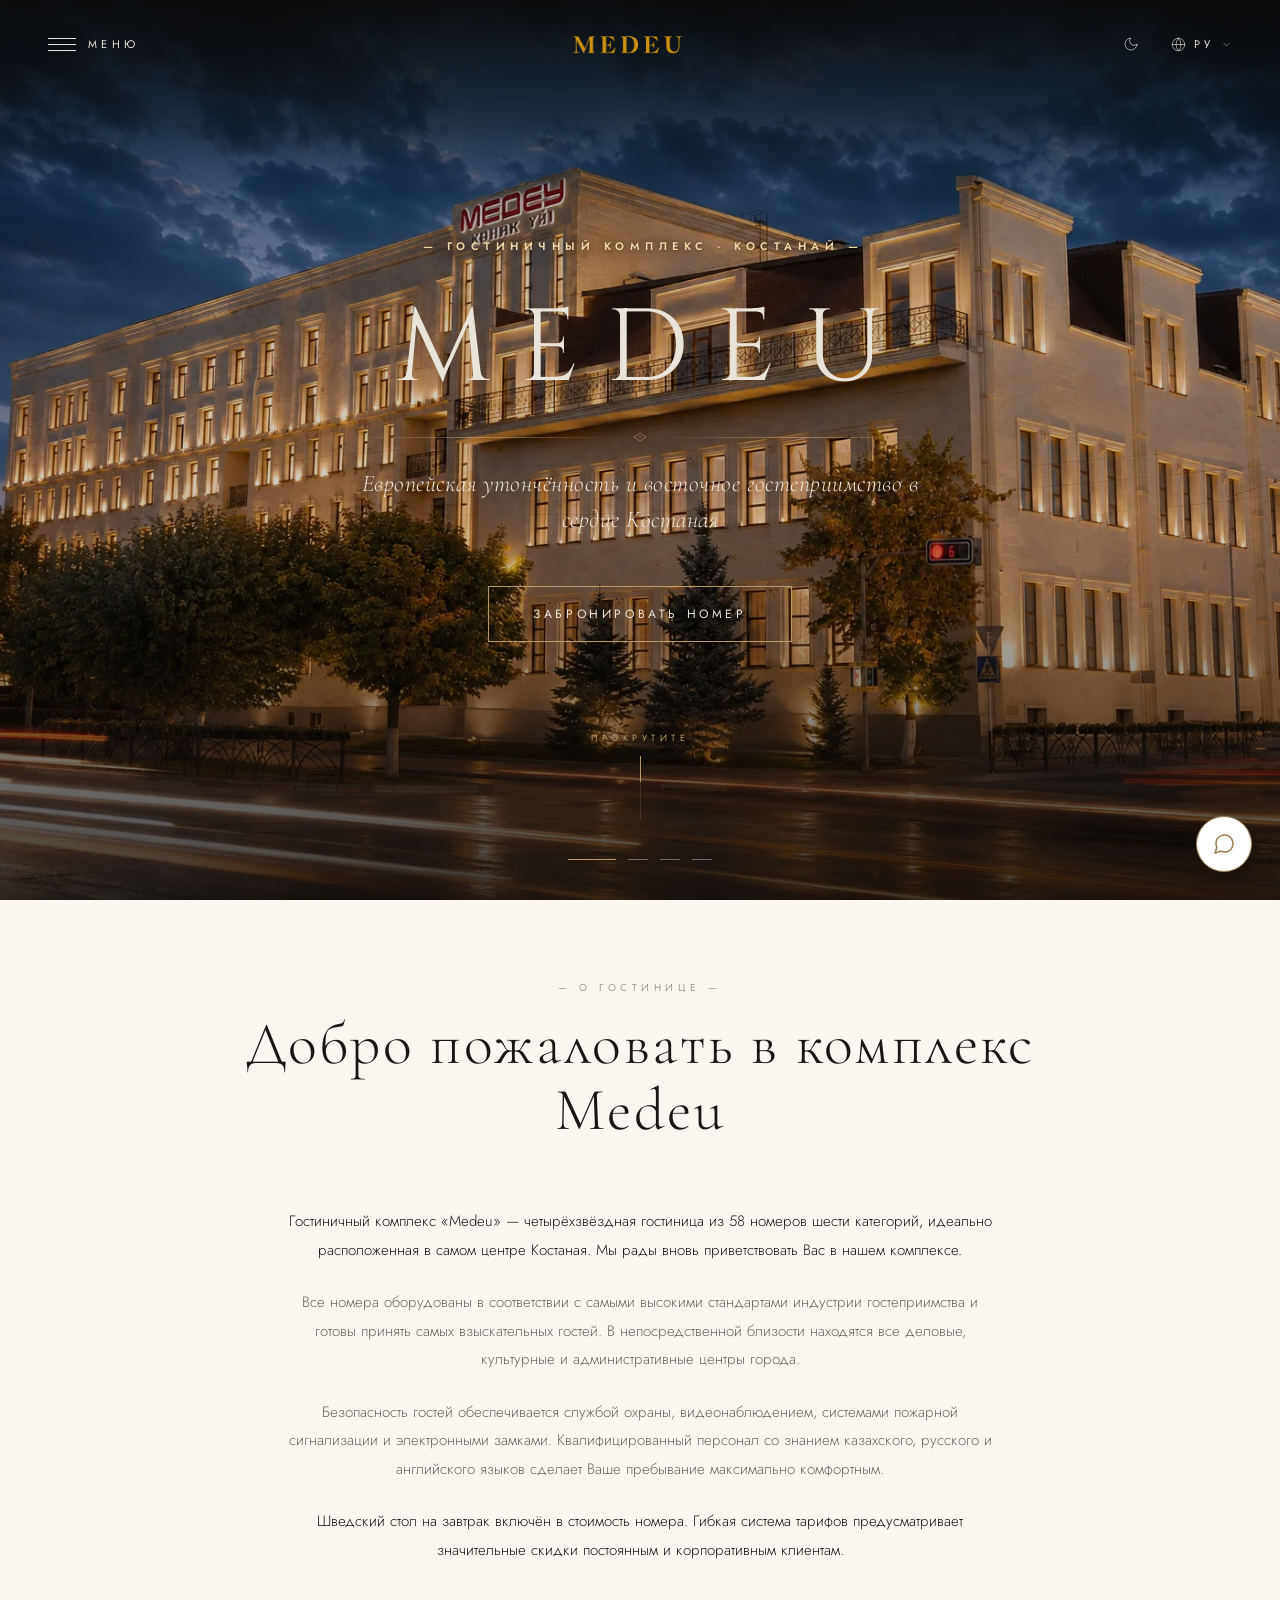
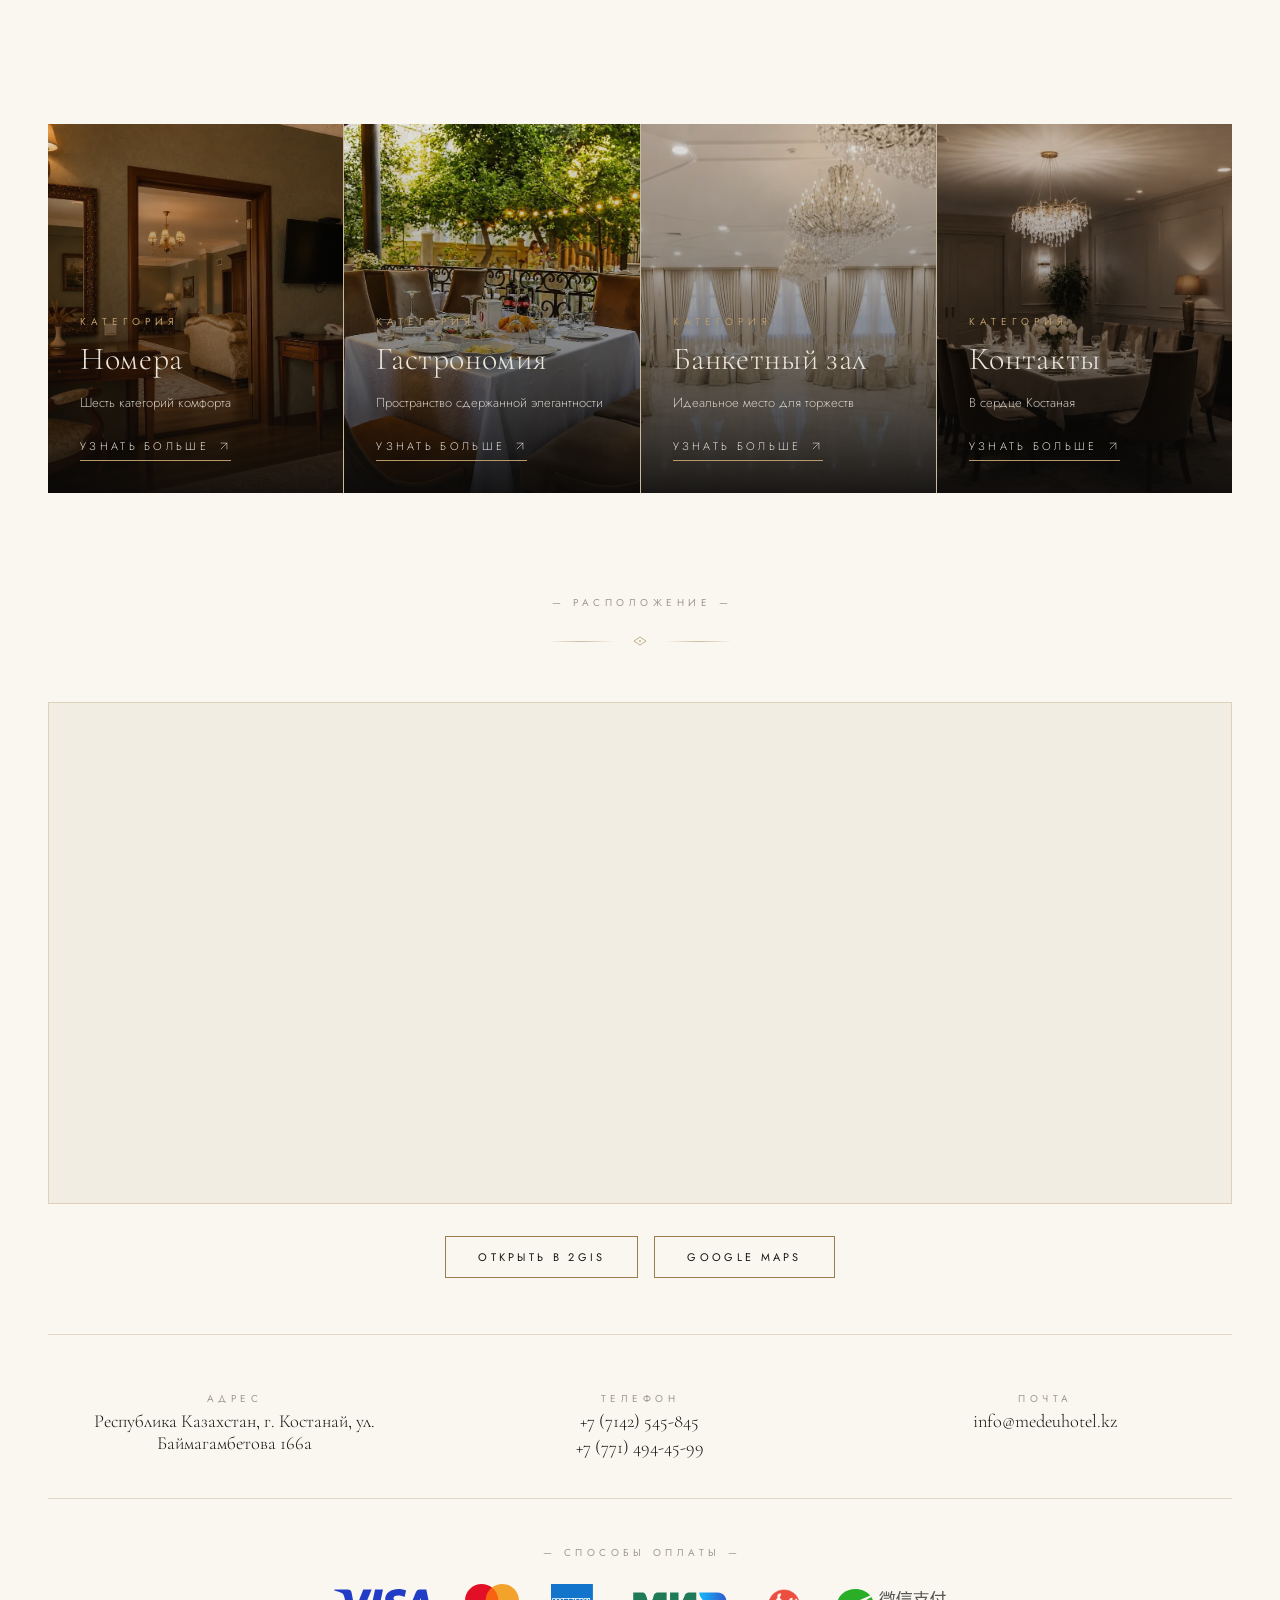
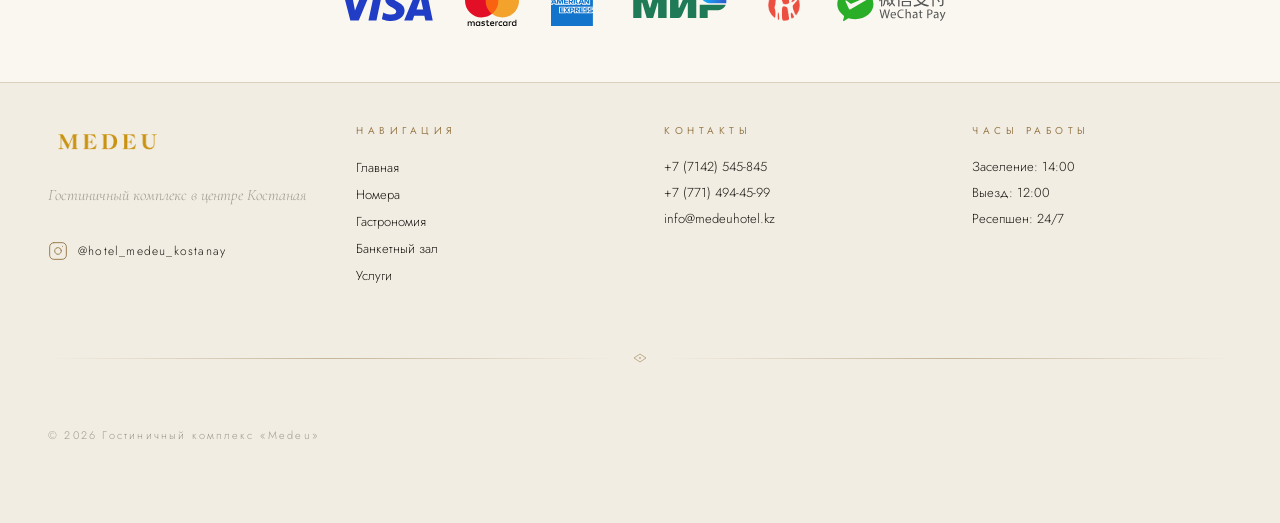
==== index.html @ cc97cc4a "v32" ====
<!DOCTYPE html>
<html lang="ru" class="theme-light">
<head>
  <meta charset="UTF-8">
  <meta name="viewport" content="width=device-width, initial-scale=1.0">
  <meta name="theme-color" content="#FAF7F0">
  <meta name="description" content="Гостиничный комплекс «Medeu» — четырёхзвёздная гостиница из 58 номеров в самом центре Костаная. Номера, lounge-ресторан, банкетный зал, конференц-зал.">
  <meta name="keywords" content="Medeu, Медеу, гостиница Костанай, отель Костанай, банкетный зал Костанай, ресторан Костанай, бронирование номера Костанай">

  <link rel="canonical" href="https://aleksey1854.github.io/medeu-site/">

  <meta property="og:type" content="website">
  <meta property="og:site_name" content="MEDEU Hotel">
  <meta property="og:title" content="MEDEU · Гостиничный комплекс в Костанае">
  <meta property="og:description" content="Четырёхзвёздная гостиница в сердце Костаная. Lounge-ресторан, банкетный зал, конференц-зал, летняя веранда.">
  <meta property="og:url" content="https://aleksey1854.github.io/medeu-site/">
  <meta property="og:image" content="https://aleksey1854.github.io/medeu-site/assets/og-image.jpg">
  <meta property="og:image:width" content="1200">
  <meta property="og:image:height" content="630">
  <meta property="og:locale" content="ru_RU">

  <meta name="twitter:card" content="summary_large_image">
  <meta name="twitter:title" content="MEDEU · Гостиничный комплекс в Костанае">
  <meta name="twitter:description" content="Четырёхзвёздная гостиница в сердце Костаная.">
  <meta name="twitter:image" content="https://aleksey1854.github.io/medeu-site/assets/og-image.jpg">

  <title data-i18n="meta.title">MEDEU · Гостиничный комплекс в Костанае</title>

  <link rel="icon" type="image/png" sizes="32x32" href="assets/favicon-32.png">
  <link rel="apple-touch-icon" sizes="180x180" href="assets/apple-touch-icon.png">

  <script type="application/ld+json">
  {
    "@context": "https://schema.org",
    "@type": "Hotel",
    "name": "Гостиничный комплекс «Medeu»",
    "description": "Четырёхзвёздная гостиница из 58 номеров шести категорий, идеально расположенная в самом центре Костаная.",
    "url": "https://aleksey1854.github.io/medeu-site/",
    "image": "https://aleksey1854.github.io/medeu-site/assets/og-image.jpg",
    "logo": "https://aleksey1854.github.io/medeu-site/assets/logo.png",
    "telephone": "+77142545845",
    "email": "info@medeuhotel.kz",
    "address": {
      "@type": "PostalAddress",
      "streetAddress": "ул. Баймагамбетова 166а",
      "addressLocality": "Костанай",
      "addressCountry": "KZ"
    },
    "starRating": {
      "@type": "Rating",
      "ratingValue": "4"
    },
    "priceRange": "₸₸₸",
    "checkinTime": "14:00",
    "checkoutTime": "12:00",
    "amenityFeature": [
      {"@type": "LocationFeatureSpecification", "name": "Бесплатный Wi-Fi", "value": true},
      {"@type": "LocationFeatureSpecification", "name": "Кондиционер", "value": true},
      {"@type": "LocationFeatureSpecification", "name": "Ресторан", "value": true},
      {"@type": "LocationFeatureSpecification", "name": "Банкетный зал", "value": true},
      {"@type": "LocationFeatureSpecification", "name": "Конференц-зал", "value": true},
      {"@type": "LocationFeatureSpecification", "name": "Шведский стол на завтрак", "value": true}
    ],
    "sameAs": [
      "https://www.instagram.com/hotel_medeu_kostanay/"
    ]
  }
  </script>

  <link rel="preconnect" href="https://fonts.googleapis.com">
  <link rel="preconnect" href="https://fonts.gstatic.com" crossorigin>

  <link rel="preload" as="image" href="assets/photos/rooms/apartments-1.webp">
  <link rel="preload" as="image" href="assets/photos/restaurant/veranda-11.webp">
  <link rel="preload" as="image" href="assets/photos/banquet/main-7.webp">
  <link rel="preload" as="image" href="assets/photos/restaurant/billiard-4.webp">

  <link href="https://fonts.googleapis.com/css2?family=Cinzel:wght@300;400;500&family=Cormorant+Garamond:ital,wght@0,300;0,400;0,500;1,300;1,400&family=Jost:wght@300;400;500&display=swap" rel="stylesheet">

  <link rel="stylesheet" href="styles.css">
</head>

<body>

  <div class="header-gradient"></div>

  <header class="header header--on-hero" id="header">
    <div class="header-inner">
      <div class="header-bar">

        <button class="menu-btn" id="menu-btn" aria-label="Меню" data-i18n-aria-label="aria.menu">
          <span class="menu-lines">
            <span class="menu-line"></span>
            <span class="menu-line"></span>
            <span class="menu-line"></span>
          </span>
          <span class="menu-mobile-icon" id="menu-mobile-icon" aria-hidden="true">

          </span>
          <span class="menu-label" data-i18n="nav.menu">Меню</span>
        </button>

        <a href="#home" class="logo-wrap" data-nav="home" aria-label="MEDEU — Главная">
          <img src="assets/logo.png" alt="MEDEU" class="logo-img">
        </a>

        <div class="header-right">
          <button class="theme-toggle" id="theme-toggle" aria-label="Переключить тему" data-i18n-aria-label="aria.theme">

          </button>

          <div class="lang-wrap" id="lang-wrap">
            <button class="lang-btn">
              <svg width="15" height="15" viewBox="0 0 24 24" fill="none" stroke="currentColor" stroke-width="1" stroke-linecap="round" stroke-linejoin="round" aria-hidden="true"><circle cx="12" cy="12" r="10"/><path d="M2 12h20M12 2a15.3 15.3 0 0 1 4 10 15.3 15.3 0 0 1-4 10 15.3 15.3 0 0 1-4-10 15.3 15.3 0 0 1 4-10z"/></svg>
              <span id="current-lang">РУ</span>
              <svg width="11" height="11" viewBox="0 0 24 24" fill="none" stroke="currentColor" stroke-width="1" stroke-linecap="round" stroke-linejoin="round" id="lang-chevron" aria-hidden="true"><polyline points="6 9 12 15 18 9"/></svg>
            </button>
            <div class="lang-dropdown" id="lang-dropdown">
              <div class="lang-dropdown-inner">
                <button class="lang-item is-active" data-lang="ru">РУ</button>
                <button class="lang-item" data-lang="kz">ҚЗ</button>
                <button class="lang-item" data-lang="en">EN</button>
              </div>
            </div>
          </div>
        </div>
      </div>

      <div class="nav-dropdown" id="nav-dropdown">
        <div class="vignette nav-vignette">
          <span class="vignette-line"></span>
          <svg width="28" height="10" viewBox="0 0 28 10" aria-hidden="true">
            <path d="M14 1 L20 5 L14 9 L8 5 Z" fill="none" stroke="currentColor" stroke-width="0.6" style="color: var(--c-gold);"/>
            <circle cx="14" cy="5" r="0.8" fill="currentColor" style="color: var(--c-gold);"/>
          </svg>
          <span class="vignette-line"></span>
        </div>
        <nav class="nav-links">
          <a href="#home" class="nav-link is-active" data-nav="home"><span data-i18n="nav.home">Главная</span><span class="nav-link__underline"></span></a>
          <a href="#rooms" class="nav-link" data-nav="rooms" data-i18n="nav.rooms">Номера<span class="nav-link__underline"></span></a>
          <a href="#restaurant" class="nav-link" data-nav="restaurant" data-i18n="nav.gastronomy">Гастрономия<span class="nav-link__underline"></span></a>
          <a href="#banquet" class="nav-link" data-nav="banquet" data-i18n="nav.banquet">Банкетный зал<span class="nav-link__underline"></span></a>
          <a href="#services" class="nav-link" data-nav="services" data-i18n="nav.services">Услуги<span class="nav-link__underline"></span></a>
          <a href="#contacts" class="nav-link" data-nav="contacts" data-i18n="nav.contacts">Контакты<span class="nav-link__underline"></span></a>
        </nav>
      </div>
    </div>

    <div class="mobile-menu" id="mobile-menu">
      <div class="mobile-menu-inner">
        <a href="#home" class="mobile-link" data-nav="home" data-i18n="nav.home">Главная</a>
        <a href="#rooms" class="mobile-link" data-nav="rooms" data-i18n="nav.rooms">Номера</a>
        <a href="#restaurant" class="mobile-link" data-nav="restaurant" data-i18n="nav.gastronomy">Гастрономия</a>
        <a href="#banquet" class="mobile-link" data-nav="banquet" data-i18n="nav.banquet">Банкетный зал</a>
        <a href="#services" class="mobile-link" data-nav="services" data-i18n="nav.services">Услуги</a>
        <a href="#contacts" class="mobile-link" data-nav="contacts" data-i18n="nav.contacts">Контакты</a>
      </div>
    </div>
  </header>

  <a href="#" class="wa-float" id="wa-float" target="_blank" rel="noopener noreferrer" aria-label="Написать в WhatsApp" data-i18n-aria-label="aria.wa">
    <svg width="24" height="24" viewBox="0 0 24 24" fill="none" stroke="currentColor" stroke-width="1.5" stroke-linecap="round" stroke-linejoin="round" aria-hidden="true"><path d="M21 11.5a8.38 8.38 0 0 1-.9 3.8 8.5 8.5 0 0 1-7.6 4.7 8.38 8.38 0 0 1-3.8-.9L3 21l1.9-5.7a8.38 8.38 0 0 1-.9-3.8 8.5 8.5 0 0 1 4.7-7.6 8.38 8.38 0 0 1 3.8-.9h.5a8.48 8.48 0 0 1 8 8v.5z"/></svg>
  </a>

  <main id="app">

    <section class="page page--active" id="page-home">

      <div class="carousel hero-carousel" id="hero-carousel">
        <video class="hero-video" id="hero-video" muted loop playsinline preload="metadata" style="display:none;"></video>
        <div class="carousel-overlay"></div>

        <div class="hero-content">
          <div class="hero-overline hero-overline--prominent" data-i18n="hero.overline">— Гостиничный комплекс · Костанай —</div>
          <h1 class="hero-title">MEDEU</h1>
          <div class="hero-tagline-wrap">
            <div class="vignette vignette--on-image mb-6">
              <span class="vignette-line"></span>
              <svg width="28" height="10" viewBox="0 0 28 10" aria-hidden="true">
                <path d="M14 1 L20 5 L14 9 L8 5 Z" fill="none" stroke="#B89968" stroke-width="0.6"/>
                <circle cx="14" cy="5" r="0.8" fill="#B89968"/>
              </svg>
              <span class="vignette-line"></span>
            </div>
            <p class="hero-tagline" data-i18n="hero.tagline">Европейская утончённость и восточное гостеприимство в сердце Костаная</p>
          </div>
          <div style="margin-top: 48px;">
            <a href="javascript:void(0)" class="gold-btn booking-open">
              <span class="gold-btn__bg"></span>
              <span class="gold-btn__label" data-i18n="hero.ctaBookRoom">Забронировать номер</span>
            </a>
          </div>
        </div>

        <div class="scroll-hint">
          <div class="hero-overline" style="font-size: 9px;" data-i18n="hero.scrollHint">Прокрутите</div>
          <div class="scroll-line"><div class="scroll-line__fill"></div></div>
        </div>

        <div class="carousel-dots" id="hero-dots"></div>
      </div>

      <section class="section section--lg section--tight-top">
        <div class="ctnr-md">
          <div style="text-align: center; margin-bottom: 64px;">
            <div class="overline" data-i18n="about.overline">— О гостинице —</div>
            <h2 class="display-h2" data-i18n="about.title">Добро пожаловать в комплекс Medeu</h2>
          </div>
          <div class="about-prose">
            <p class="body-prose body-prose--bright" data-i18n="about.p1">
              Гостиничный комплекс «Medeu» — четырёхзвёздная гостиница из 58 номеров шести категорий, идеально расположенная в самом центре Костаная. Мы рады вновь приветствовать Вас в нашем комплексе.
            </p>
            <p class="body-prose" data-i18n="about.p2">
              Все номера оборудованы в соответствии с самыми высокими стандартами индустрии гостеприимства и готовы принять самых взыскательных гостей. В непосредственной близости находятся все деловые, культурные и административные центры города.
            </p>
            <p class="body-prose" data-i18n="about.p3">
              Безопасность гостей обеспечивается службой охраны, видеонаблюдением, системами пожарной сигнализации и электронными замками. Квалифицированный персонал со знанием казахского, русского и английского языков сделает Ваше пребывание максимально комфортным.
            </p>
            <p class="body-prose body-prose--bright" data-i18n="about.p4">
              Шведский стол на завтрак включён в стоимость номера. Гибкая система тарифов предусматривает значительные скидки постоянным и корпоративным клиентам.
            </p>
          </div>
        </div>
      </section>

      <section style="padding: 0 0 0; background: var(--c-bg);">
        <div class="ctnr-xl">
          <div class="facility-grid" id="facility-grid"></div>
        </div>
      </section>

      <section class="map-section-wrap map-section-wrap--tight">
        <div class="ctnr-xl map-stack">
          <div class="map-stack-head">
            <div class="overline overline--centered" data-i18n="map.overline">— Расположение —</div>
            <div class="vignette my-6">
              <span class="vignette-line"></span>
              <svg width="28" height="10" viewBox="0 0 28 10" aria-hidden="true">
                <path d="M14 1 L20 5 L14 9 L8 5 Z" fill="none" stroke="currentColor" stroke-width="0.6" style="color: var(--c-gold);"/>
                <circle cx="14" cy="5" r="0.8" fill="currentColor" style="color: var(--c-gold);"/>
              </svg>
              <span class="vignette-line"></span>
            </div>
          </div>

          <div class="map-visual map-visual--wide" id="map-visual">

            <iframe
              src="https://www.google.com/maps/embed?pb=!1m18!1m12!1m3!1d2389.0268420643847!2d63.62989167661875!3d53.217367072252216!2m3!1f0!2f0!3f0!3m2!1i1024!2i768!4f13.1!3m3!1m2!1s0x43cc8a6880243bc3%3A0xb5b5f1a737bf79fa!2sMedeu%20Hotel!5e0!3m2!1sru!2skz!4v1778926223061!5m2!1sru!2skz"
              width="100%"
              height="500"
              style="border:0;"
              allowfullscreen=""
              loading="lazy"
              referrerpolicy="no-referrer-when-downgrade"
              title="Карта расположения гостиницы Medeu в Костанае"
            ></iframe>
          </div>

          <div class="map-buttons map-buttons--center">
            <a class="gold-btn gold-btn--sm" id="btn-2gis" target="_blank" rel="noopener noreferrer">
              <span class="gold-btn__bg"></span>
              <span class="gold-btn__label" data-i18n="map.btn2gis">Открыть в 2GIS</span>
            </a>
            <a class="gold-btn gold-btn--sm" id="btn-google" target="_blank" rel="noopener noreferrer">
              <span class="gold-btn__bg"></span>
              <span class="gold-btn__label" data-i18n="map.btnGoogle">Google Maps</span>
            </a>
          </div>

          <div class="map-info-row">
            <div class="map-info-item">
              <div class="overline" data-i18n="map.addressLabel">Адрес</div>
              <div class="contact-value" id="addr-value"></div>
            </div>
            <div class="map-info-item">
              <div class="overline" data-i18n="map.phoneLabel">Телефон</div>
              <div class="contact-value" id="phone1-value"></div>
              <div class="contact-value" id="phone2-value"></div>
            </div>
            <div class="map-info-item">
              <div class="overline" data-i18n="map.emailLabel">Почта</div>
              <div class="contact-value" id="email-value"></div>
            </div>
          </div>

          <div class="payments-strip" id="payments-strip-home"></div>
        </div>
      </section>

    </section>

    <section class="page" id="page-rooms">
      <div class="page-hero" data-page-hero="rooms">
        <div class="ctnr-xl page-hero-content">
          <div class="hero-overline" style="margin-bottom: 24px;" data-i18n="pageHero.rooms_overline">— Размещение —</div>
          <h1 class="page-hero-title" data-i18n="pageHero.rooms_title">Номера</h1>
          <p class="page-hero-tagline" data-i18n="pageHero.rooms_tagline">Шесть категорий номеров, оборудованных в соответствии с высочайшими стандартами индустрии гостеприимства</p>
        </div>
      </div>

      <section class="section section--lg">
        <div class="ctnr-lg">
          <div class="rooms-stack" id="rooms-stack"></div>
        </div>
      </section>

      <section class="payments-section">
        <div class="ctnr-xl">
          <div class="payments-strip" id="payments-strip-rooms"></div>
        </div>
      </section>
    </section>

    <section class="page" id="page-restaurant">
      <div class="page-hero" data-page-hero="restaurant">
        <div class="ctnr-xl page-hero-content">
          <div class="hero-overline" style="margin-bottom: 24px;" data-i18n="pageHero.restaurant_overline">— Кухня и атмосфера —</div>
          <h1 class="page-hero-title" data-i18n="pageHero.restaurant_title">Гастрономия</h1>
          <p class="page-hero-tagline" data-i18n="pageHero.restaurant_tagline">Четыре пространства, объединённых одной философией гостеприимства</p>
        </div>
      </div>

      <section class="section section--lg section--tight-top">
        <div class="ctnr-lg">
          <div class="venues-stack" id="venues-stack"></div>
        </div>
      </section>
    </section>

    <section class="page" id="page-banquet">
      <div class="page-hero" data-page-hero="banquet">
        <div class="ctnr-xl page-hero-content">
          <div class="hero-overline" style="margin-bottom: 24px;" data-i18n="pageHero.banquet_overline">— Особые события —</div>
          <h1 class="page-hero-title" data-i18n="pageHero.banquet_title">Банкетный зал</h1>
          <p class="page-hero-tagline" data-i18n="pageHero.banquet_tagline">Пространство для торжеств, корпоративных и деловых событий</p>
        </div>
      </div>

      <section class="section section--lg section--tight-top">
        <div class="ctnr-lg">

          <div class="carousel banquet-carousel" id="banquet-carousel" style="height: 70vh;">
            <div class="carousel-overlay"></div>
            <div class="banquet-hero-caption">
              <div class="hero-overline">— Medeu —</div>
              <h2 class="banquet-hero-title" data-i18n="banquet.heroTitle">Банкетный зал «Medeu»</h2>
            </div>
            <div class="carousel-dots" id="banquet-dots"></div>
          </div>

          <div class="banquet-grid">
            <div>
              <div style="text-align: left;">
                <div class="overline" data-i18n="banquet.overline">— О пространстве —</div>
                <h2 class="display-h2" data-i18n="banquet.title">Эффектный двухуровневый зал</h2>
              </div>
              <div class="vignette my-8">
                <span class="vignette-line"></span>
                <svg width="28" height="10" viewBox="0 0 28 10" aria-hidden="true">
                  <path d="M14 1 L20 5 L14 9 L8 5 Z" fill="none" stroke="currentColor" stroke-width="0.6" style="color: var(--c-gold);"/>
                  <circle cx="14" cy="5" r="0.8" fill="currentColor" style="color: var(--c-gold);"/>
                </svg>
                <span class="vignette-line"></span>
              </div>
              <p class="body-prose" data-i18n="banquet.description">
              Элегантный банкетный зал в самом центре города, объединяющий масштаб, современное техническое оснащение и атмосферу безупречного сервиса для мероприятий любого формата. Светлый, просторный зал оснащён профессиональным музыкальным и световым оборудованием, тремя LED-экранами. Профессиональная команда менеджеров возьмёт на себя все организационные вопросы.
            </p>
              <div class="capacity-stack">
                <div class="capacity-row">
                  <div class="capacity-number" data-i18n="banquet.capacity">до 230</div>
                  <div>
                    <div class="overline" data-i18n="banquet.capacityLabel">Гостей</div>
                    <div class="capacity-label" data-i18n="banquet.capacityCaption">Вместимость зала</div>
                  </div>
                </div>
              </div>
              <div style="margin-top: 40px;">
                <a href="javascript:void(0)" class="gold-btn restoplace-click-open">
                  <span class="gold-btn__bg"></span>
                  <span class="gold-btn__label" data-i18n="banquet.bookDate">Забронировать дату</span>
                </a>
              </div>
            </div>

            <div class="restoplace-card">
              <div class="overline" style="margin-bottom: 24px;" data-i18n="banquet.includedTitle">— Что включено —</div>
              <h3 class="restoplace-title" data-i18n="banquet.includedHeading">Полный комплекс<br>для торжества</h3>
              <ul class="banquet-features">
                <li data-i18n="banquet.features.0">Профессиональное звуковое и световое оборудование</li>
                <li data-i18n="banquet.features.1">Три LED-экрана для презентаций и оформления</li>
                <li data-i18n="banquet.features.2">Сопровождение опытной команды менеджеров</li>
                <li data-i18n="banquet.features.3">Подбор меню под формат мероприятия</li>
                <li data-i18n="banquet.features.4">Кофе-брейки и фуршеты по запросу</li>
              </ul>

              <div class="vignette my-6">
                <span class="vignette-line"></span>
                <svg width="28" height="10" viewBox="0 0 28 10" aria-hidden="true">
                  <path d="M14 1 L20 5 L14 9 L8 5 Z" fill="none" stroke="currentColor" stroke-width="0.6" style="color: var(--c-gold);"/>
                  <circle cx="14" cy="5" r="0.8" fill="currentColor" style="color: var(--c-gold);"/>
                </svg>
                <span class="vignette-line"></span>
              </div>

              <a href="https://wa.me/77755215706?text=Здравствуйте! Хочу уточнить детали по банкетному залу." target="_blank" rel="noopener noreferrer" class="manager-card manager-card--link">
                <svg width="18" height="18" viewBox="0 0 24 24" fill="none" stroke="currentColor" stroke-width="1" stroke-linecap="round" stroke-linejoin="round" style="color: var(--c-gold); flex-shrink: 0;" aria-hidden="true"><path d="M21 11.5a8.38 8.38 0 0 1-.9 3.8 8.5 8.5 0 0 1-7.6 4.7 8.38 8.38 0 0 1-3.8-.9L3 21l1.9-5.7a8.38 8.38 0 0 1-.9-3.8 8.5 8.5 0 0 1 4.7-7.6 8.38 8.38 0 0 1 3.8-.9h.5a8.48 8.48 0 0 1 8 8v.5z"/></svg>
                <div>
                  <div class="overline" data-i18n="banquet.managerLabel">Банкетный менеджер</div>
                  <div class="manager-value">+7 (775) 521-57-06 · WhatsApp</div>
                </div>
              </a>
            </div>
          </div>
        </div>
      </section>

      <section class="section section--lg" style="border-top: 1px solid var(--c-divider);">
        <div class="ctnr-lg conference-grid">
          <div class="conference-text conference-text--centered">
            <div class="overline" style="margin-bottom: 12px;" data-i18n="banquet.conferenceOverline">— Деловой формат —</div>
            <h3 class="display-h3" data-i18n="banquet.conferenceTitle">Конференц-зал</h3>
            <div class="vignette my-6">
              <span class="vignette-line"></span>
              <svg width="28" height="10" viewBox="0 0 28 10" aria-hidden="true">
                <path d="M14 1 L20 5 L14 9 L8 5 Z" fill="none" stroke="currentColor" stroke-width="0.6" style="color: var(--c-gold);"/>
                <circle cx="14" cy="5" r="0.8" fill="currentColor" style="color: var(--c-gold);"/>
              </svg>
              <span class="vignette-line"></span>
            </div>
            <p class="body-prose">
              Конференц-зал оснащён всем необходимым оборудованием для деловых встреч и презентаций: флип-чарт, маркерная доска, мультимедийное оборудование, безлимитный интернет. Возможна организация кофе-брейков.
            </p>
            <div class="capacity-stack capacity-stack--centered">
              <div class="capacity-row">
                <div class="capacity-number" data-i18n="banquet.conferenceCapacity">до 30</div>
                <div>
                  <div class="overline" data-i18n="banquet.conferenceCapacityLabel">Человек</div>
                  <div class="capacity-label">Вместимость зала</div>
                </div>
              </div>
            </div>
            <div style="margin-top: 32px;">
              <a href="https://wa.me/77714944599?text=Здравствуйте! Хочу уточнить свободные даты для конференц-зала." target="_blank" rel="noopener noreferrer" class="gold-btn gold-btn--sm">
                <span class="gold-btn__bg"></span>
                <span class="gold-btn__label" data-i18n="banquet.conferenceCta">Уточнить свободные даты</span>
              </a>
            </div>
          </div>
          <div class="conference-image-wrap">
            <div class="conference-image" id="conference-image"></div>
          </div>
        </div>
      </section>
    </section>

    <section class="page" id="page-services">
      <div class="page-hero" data-page-hero="services">
        <div class="ctnr-xl page-hero-content">
          <div class="hero-overline" style="margin-bottom: 24px;" data-i18n="pageHero.services_overline">— Дополнительные услуги —</div>
          <h1 class="page-hero-title" data-i18n="pageHero.services_title">Услуги</h1>
          <p class="page-hero-tagline" data-i18n="pageHero.services_tagline">Всё для комфортного пребывания и торжественных событий</p>
        </div>
      </div>

      <section class="section section--lg section--tight-top section--tight-bottom">
        <div class="ctnr-lg">
          <div class="services-intro">
            <div class="vignette mb-8">
              <span class="vignette-line"></span>
              <svg width="28" height="10" viewBox="0 0 28 10" aria-hidden="true">
                <path d="M14 1 L20 5 L14 9 L8 5 Z" fill="none" stroke="currentColor" stroke-width="0.6" style="color: var(--c-gold);"/>
                <circle cx="14" cy="5" r="0.8" fill="currentColor" style="color: var(--c-gold);"/>
              </svg>
              <span class="vignette-line"></span>
            </div>
            <p class="body-prose body-prose--bright" data-i18n="services.intro">
              В дополнение к проживанию и гастрономии мы предлагаем гостям и партнёрам комплекс сервисов — от тайского СПА до организации трансферов и оформления праздничных столов.
            </p>
          </div>
          <div class="services-grid" id="services-list">

          </div>
        </div>
      </section>
    </section>

    <section class="page" id="page-contacts">
      <div class="contacts-page">
        <div class="ctnr-md">
          <div style="text-align: center; margin-bottom: 64px;">
            <div class="overline" data-i18n="contacts.overline">— Связаться с нами —</div>
            <h2 class="display-h2" data-i18n="contacts.title">Контакты</h2>
          </div>
          <div class="vignette mb-12">
            <span class="vignette-line"></span>
            <svg width="28" height="10" viewBox="0 0 28 10" aria-hidden="true">
              <path d="M14 1 L20 5 L14 9 L8 5 Z" fill="none" stroke="currentColor" stroke-width="0.6" style="color: var(--c-gold);"/>
              <circle cx="14" cy="5" r="0.8" fill="currentColor" style="color: var(--c-gold);"/>
            </svg>
            <span class="vignette-line"></span>
          </div>
          <div class="contacts-grid" id="contacts-grid"></div>
        </div>
      </div>
    </section>

  </main>

  <footer class="footer">
    <div class="ctnr-xl">
      <div class="footer-grid">
        <div>
          <img src="assets/logo.png" alt="MEDEU" class="logo-img logo-img--footer">
          <p class="footer-tagline" data-i18n="footer.tagline">Гостиничный комплекс в центре Костаная</p>
          <div class="footer-social">
            <a href="https://www.instagram.com/hotel_medeu_kostanay/" target="_blank" rel="noopener noreferrer" class="social-link" aria-label="Instagram">
              <svg width="20" height="20" viewBox="0 0 24 24" fill="none" stroke="currentColor" stroke-width="1.2" stroke-linecap="round" stroke-linejoin="round" aria-hidden="true">
                <rect x="2" y="2" width="20" height="20" rx="5" ry="5"/>
                <path d="M16 11.37A4 4 0 1 1 12.63 8 4 4 0 0 1 16 11.37z"/>
                <line x1="17.5" y1="6.5" x2="17.51" y2="6.5"/>
              </svg>
              <span>@hotel_medeu_kostanay</span>
            </a>
          </div>
        </div>
        <div>
          <div class="overline overline--gold" style="margin-bottom: 16px;" data-i18n="footer.navHeader">Навигация</div>
          <a href="#home" class="footer-link" data-nav="home" data-i18n="nav.home">Главная</a>
          <a href="#rooms" class="footer-link" data-nav="rooms" data-i18n="nav.rooms">Номера</a>
          <a href="#restaurant" class="footer-link" data-nav="restaurant" data-i18n="nav.gastronomy">Гастрономия</a>
          <a href="#banquet" class="footer-link" data-nav="banquet" data-i18n="nav.banquet">Банкетный зал</a>
          <a href="#services" class="footer-link" data-nav="services" data-i18n="nav.services">Услуги</a>
        </div>
        <div>
          <div class="overline overline--gold" style="margin-bottom: 16px;" data-i18n="footer.contactsHeader">Контакты</div>
          <div class="footer-info" id="footer-contacts"></div>
        </div>
        <div>
          <div class="overline overline--gold" style="margin-bottom: 16px;" data-i18n="footer.hoursHeader">Часы работы</div>
          <div class="footer-info">
            <span data-i18n="footer.checkin">Заселение: 14:00</span><br>
            <span data-i18n="footer.checkout">Выезд: 12:00</span><br>
            <span data-i18n="footer.reception24">Ресепшен: 24/7</span>
          </div>
        </div>
      </div>
      <div class="vignette mb-8">
        <span class="vignette-line"></span>
        <svg width="28" height="10" viewBox="0 0 28 10" aria-hidden="true">
          <path d="M14 1 L20 5 L14 9 L8 5 Z" fill="none" stroke="currentColor" stroke-width="0.6" style="color: var(--c-gold);"/>
          <circle cx="14" cy="5" r="0.8" fill="currentColor" style="color: var(--c-gold);"/>
        </svg>
        <span class="vignette-line"></span>
      </div>
      <div class="footer-bottom">
        <div class="footer-copy">© <span id="year"></span> <span data-i18n="footer.copy">Гостиничный комплекс «Medeu»</span></div>

      </div>
    </div>
  </footer>

  <div class="modal" id="booking-modal" role="dialog" aria-modal="true" aria-labelledby="booking-modal-title">
    <div class="modal-overlay" data-close></div>
    <div class="modal-window">
      <button type="button" class="modal-close" data-close aria-label="Закрыть" data-i18n-aria-label="aria.close">
        <svg width="20" height="20" viewBox="0 0 24 24" fill="none" stroke="currentColor" stroke-width="1.2" stroke-linecap="round" stroke-linejoin="round"><line x1="18" y1="6" x2="6" y2="18"/><line x1="6" y1="6" x2="18" y2="18"/></svg>
      </button>

      <div class="modal-head">
        <div class="overline" data-i18n="modal.overline">— Бронирование —</div>
        <h2 id="booking-modal-title" class="modal-title" data-i18n="modal.title">Забронировать номер</h2>
        <p class="modal-subtitle" data-i18n="modal.subtitle">Заполните детали — отправим менеджеру ресепшна в WhatsApp для подтверждения</p>
      </div>

      <form id="booking-form" class="booking-form">
        <div class="form-row">
          <label class="form-field">
            <span class="form-label" data-i18n="modal.fullName">Полное имя (ФИО) *</span>
            <input type="text" name="name" required autocomplete="name">
          </label>
          <label class="form-field">
            <span class="form-label" data-i18n="modal.phone">Телефон *</span>
            <input type="tel" name="phone" required placeholder="+7 ___ ___ __ __" autocomplete="tel">
          </label>
        </div>

        <div class="form-row">
          <label class="form-field">
            <span class="form-label" data-i18n="modal.dateIn">Дата заезда *</span>
            <input type="date" name="dateIn" id="booking-date-in" required>
          </label>
          <label class="form-field">
            <span class="form-label" data-i18n="modal.timeIn">Время заезда</span>
            <input type="time" name="timeIn" value="14:00">
          </label>
        </div>

        <div class="form-row">
          <label class="form-field">
            <span class="form-label" data-i18n="modal.dateOut">Дата выезда *</span>
            <input type="date" name="dateOut" id="booking-date-out" required>
          </label>
          <label class="form-field">
            <span class="form-label" data-i18n="modal.timeOut">Время выезда</span>
            <input type="time" name="timeOut" value="12:00">
          </label>
        </div>

        <div class="form-row">
          <label class="form-field form-field--full">
            <span class="form-label" data-i18n="modal.roomType">Тип номера *</span>
            <select name="roomType" id="booking-room" required>
              <option value="" data-i18n="modal.roomPlaceholder">Выберите категорию</option>
              <option value="Стандарт" data-i18n="modal.opt_standard">Стандарт · 28 000 ₸</option>
              <option value="Полулюкс" data-i18n="modal.opt_polulux">Полулюкс · 34 000 ₸</option>
              <option value="Двухместный полулюкс" data-i18n="modal.opt_polulux_twin">Двухместный полулюкс · 45 000 ₸</option>
              <option value="Семейный" data-i18n="modal.opt_family">Семейный · 55 000 ₸</option>
              <option value="Люкс" data-i18n="modal.opt_lux">Люкс · 44 000 ₸</option>
              <option value="Апартамент" data-i18n="modal.opt_apartments">Апартамент · 100 000 ₸</option>
            </select>
          </label>
        </div>

        <div class="form-row">
          <label class="form-field">
            <span class="form-label" data-i18n="modal.adults">Взрослых</span>
            <input type="number" name="adults" min="1" max="10" value="2">
          </label>
          <label class="form-field">
            <span class="form-label" data-i18n="modal.children">Детей</span>
            <input type="number" name="children" min="0" max="10" value="0">
          </label>
        </div>

        <div class="form-row">
          <label class="form-field form-field--full">
            <span class="form-label" data-i18n="modal.payment">Способ оплаты</span>
            <select name="payment">
              <option value="Кредитная карта" data-i18n="modal.pay_card">Кредитная карта</option>
              <option value="Наличный расчёт" data-i18n="modal.pay_cash">Наличный расчёт</option>
              <option value="Безналичный расчёт" data-i18n="modal.pay_bank">Безналичный расчёт</option>
            </select>
          </label>
        </div>

        <label class="form-field form-field--full form-checkbox">
          <input type="checkbox" name="transfer" id="booking-transfer">
          <span class="form-checkbox-box"></span>
          <span class="form-checkbox-label" data-i18n="modal.transfer">Услуги трансфера</span>
        </label>

        <div class="form-transfer-block" id="booking-transfer-block" style="display:none;">
          <div class="form-row">
            <label class="form-field">
              <span class="form-label" data-i18n="modal.transferLocation">Место прибытия</span>
              <select name="transferLocation">
                <option value="" data-i18n="modal.tr_select">— выберите —</option>
                <option value="Ж/д вокзал" data-i18n="modal.tr_station">Ж/д вокзал</option>
                <option value="Автовокзал" data-i18n="modal.tr_busstation">Автовокзал</option>
                <option value="Аэропорт" data-i18n="modal.tr_airport">Аэропорт</option>
              </select>
            </label>
            <label class="form-field">
              <span class="form-label" data-i18n="modal.transferTime">Время прибытия</span>
              <input type="time" name="transferTime">
            </label>
          </div>
          <label class="form-field form-field--full">
            <span class="form-label" data-i18n="modal.transferNumber">Номер рейса / поезда / автобуса</span>
            <input type="text" name="transferNumber" placeholder="—">
          </label>
        </div>

        <div class="form-row">
          <label class="form-field form-field--full">
            <span class="form-label" data-i18n="modal.email">E-mail</span>
            <input type="email" name="email" placeholder="example@mail.com" autocomplete="email">
          </label>
        </div>

        <label class="form-field form-field--full">
          <span class="form-label" data-i18n="modal.note">Примечание (необязательно)</span>
          <textarea name="note" rows="3" placeholder="Особые пожелания, трансфер, время раннего заезда…" data-i18n-placeholder="modal.notePlaceholder"></textarea>
        </label>

        <div class="form-actions form-actions--booking">
          <button type="submit" class="gold-btn">
            <span class="gold-btn__bg"></span>
            <span class="gold-btn__label" data-i18n="modal.sendEmail">Отправить на почту</span>
          </button>
          <button type="button" id="booking-wa-btn" class="wa-btn">
            <svg width="16" height="16" viewBox="0 0 24 24" fill="none" stroke="currentColor" stroke-width="1.4" stroke-linecap="round" stroke-linejoin="round" aria-hidden="true"><path d="M21 11.5a8.38 8.38 0 0 1-.9 3.8 8.5 8.5 0 0 1-7.6 4.7 8.38 8.38 0 0 1-3.8-.9L3 21l1.9-5.7a8.38 8.38 0 0 1-.9-3.8 8.5 8.5 0 0 1 4.7-7.6 8.38 8.38 0 0 1 3.8-.9h.5a8.48 8.48 0 0 1 8 8v.5z"/></svg>
            <span data-i18n="modal.sendWA">Через WhatsApp</span>
          </button>
        </div>

        <p class="form-disclaimer" data-i18n="modal.disclaimer">Менеджер свяжется с вами для подтверждения брони. Поля «Заезд» / «Выезд» — обязательны.</p>
      </form>

      <div id="booking-success" class="booking-success" style="display:none;">
        <div class="booking-success-icon">
          <svg width="48" height="48" viewBox="0 0 24 24" fill="none" stroke="currentColor" stroke-width="1" stroke-linecap="round" stroke-linejoin="round"><path d="M22 11.08V12a10 10 0 1 1-5.93-9.14"/><polyline points="22 4 12 14.01 9 11.01"/></svg>
        </div>
        <h3 class="booking-success-title" data-i18n="modal.successTitle">Заявка отправлена</h3>
        <p class="booking-success-text" data-i18n="modal.successText">Спасибо! Менеджер ресепшна свяжется с вами в ближайшее время для подтверждения брони.</p>
        <button type="button" class="text-btn" data-close data-i18n="modal.closeBtn">Закрыть</button>
      </div>
    </div>
  </div>

  <script src="data.js"></script>
  <script src="i18n.js"></script>
  <script src="script.js" defer></script>

  <script src="https://app.restoplace.cc/widget.js?h=57d0bcbf4b55ea8a0b4f" async></script>
</body>
</html>
---- styles.css ----
.theme-light {
  --c-bg: #FAF7F0;
  --c-bg-2: #F2EDE3;
  --c-bg-card: #FFFFFF;
  --c-text: #1A1612;
  --c-text-dim: #6B6660;
  --c-gold: #9A7E50;
  --c-gold-hover: #B89968;
  --c-silver: #9F9A92;
  --c-divider: rgba(154, 126, 80, 0.25);
  --c-divider-strong: rgba(154, 126, 80, 0.5);
  --c-logo-accent: #1A1612;
  --c-header-bg-scrolled: rgba(250, 247, 240, 0.96);
  --c-header-border: rgba(154, 126, 80, 0.18);
}

.theme-dark {
  --c-bg: #0A0908;
  --c-bg-2: #070605;
  --c-bg-card: #131110;
  --c-text: #E8E4DA;
  --c-text-dim: #A8A8A8;
  --c-gold: #B89968;
  --c-gold-hover: #C9A877;
  --c-silver: #A8A8A8;
  --c-divider: rgba(184, 153, 104, 0.18);
  --c-divider-strong: rgba(184, 153, 104, 0.45);
  --c-logo-accent: #E8E4DA;
  --c-header-bg-scrolled: rgba(10, 9, 8, 0.96);
  --c-header-border: rgba(184, 153, 104, 0.15);
}

:root {
  --f-display: 'Cormorant Garamond', Georgia, serif;
  --f-logo: 'Cinzel', serif;
  --f-body: 'Jost', system-ui, sans-serif;
}

* { box-sizing: border-box; }

html { scroll-behavior: smooth; }

body {
  margin: 0;
  padding: 0;
  overflow-x: hidden;
  background: var(--c-bg);
  color: var(--c-text);
  font-family: var(--f-body);
  font-weight: 300;
  -webkit-font-smoothing: antialiased;
  -moz-osx-font-smoothing: grayscale;
  transition: background 0.5s ease, color 0.5s ease;
}

button {
  background: transparent;
  border: none;
  cursor: pointer;
  padding: 0;
  font-family: inherit;
  color: inherit;
}

a { text-decoration: none; color: inherit; }

img { display: block; max-width: 100%; height: auto; }

::selection { background: var(--c-gold); color: var(--c-bg); }

.ctnr-xl { max-width: 1600px; margin: 0 auto; padding: 0 24px; }
.ctnr-lg { max-width: 1280px; margin: 0 auto; padding: 0 24px; }
.ctnr-md { max-width: 1024px; margin: 0 auto; padding: 0 24px; }

@media (min-width: 768px) {
  .ctnr-xl, .ctnr-lg, .ctnr-md { padding: 0 48px; }
}

.overline {
  font-family: var(--f-body);
  font-size: 10px;
  letter-spacing: 0.45em;
  text-transform: uppercase;
  color: var(--c-silver);
  font-weight: 400;
}
.overline--gold { color: var(--c-gold); }

.hero-overline {
  font-family: var(--f-body);
  font-size: 11px;
  letter-spacing: 0.5em;
  text-transform: uppercase;
  color: #B89968;
  font-weight: 400;
}

.display-h2 {
  font-family: var(--f-display);
  font-size: clamp(2rem, 5vw, 3.75rem);
  font-weight: 300;
  letter-spacing: 0.04em;
  line-height: 1.1;
  color: var(--c-text);
  margin: 16px 0 0;
  transition: color 0.5s ease;
}

.display-h3 {
  font-family: var(--f-display);
  font-size: clamp(1.75rem, 4vw, 2.75rem);
  font-weight: 300;
  letter-spacing: 0.02em;
  line-height: 1.05;
  color: var(--c-text);
  margin: 0;
  transition: color 0.5s ease;
}

.body-prose {
  font-family: var(--f-body);
  font-size: 15px;
  line-height: 1.9;
  color: var(--c-text-dim);
  font-weight: 300;
  margin: 0;
  transition: color 0.5s ease;
}
.body-prose--bright { color: var(--c-text); }

.price {
  font-family: var(--f-display);
  font-size: 2.5rem;
  color: var(--c-gold);
  font-weight: 300;
  line-height: 1;
  margin-top: 6px;
}

.vignette {
  display: flex;
  align-items: center;
  justify-content: center;
  width: 100%;
}
.vignette-line {
  flex: 1;
  height: 1px;
  background: linear-gradient(to right, transparent, var(--c-gold) 50%, transparent);
  opacity: 0.5;
}
.vignette--on-image .vignette-line {
  background: linear-gradient(to right, transparent, #B89968 50%, transparent);
  opacity: 0.7;
}
.vignette svg { margin: 0 12px; }

.my-6 { margin: 24px 0; }
.my-8 { margin: 32px 0; }
.mb-6 { margin-bottom: 24px; }
.mb-8 { margin-bottom: 32px; }
.mb-12 { margin-bottom: 48px; }

.gold-btn {
  position: relative;
  display: inline-flex;
  align-items: center;
  justify-content: center;
  padding: 18px 44px;
  border: 1px solid var(--c-gold);
  color: var(--c-text);
  background: transparent;
  font-family: var(--f-body);
  font-size: 12px;
  font-weight: 400;
  letter-spacing: 0.3em;
  text-transform: uppercase;
  overflow: hidden;
  transition: color 0.5s, border-color 0.5s;
}
.gold-btn--sm { padding: 12px 32px; font-size: 11px; }

.gold-btn__bg {
  position: absolute;
  inset: 0;
  background: var(--c-gold);
  transform: scaleX(0);
  transform-origin: left;
  transition: transform 0.5s;
}
.gold-btn:hover .gold-btn__bg { transform: scaleX(1); }

.gold-btn__label {
  position: relative;
  z-index: 1;
  transition: color 0.5s;
}
.gold-btn:hover .gold-btn__label { color: var(--c-bg); }

.hero-content .gold-btn,
.page-hero .gold-btn {
  color: #E8E4DA;
  border-color: #B89968;
}
.hero-content .gold-btn__bg,
.page-hero .gold-btn__bg { background: #B89968; }
.hero-content .gold-btn:hover .gold-btn__label,
.page-hero .gold-btn:hover .gold-btn__label { color: #0A0908; }

.header-gradient {
  position: fixed;
  top: 0; left: 0; right: 0;
  height: 200px;
  background: linear-gradient(180deg, rgba(10,9,8,0.85) 0%, rgba(10,9,8,0.45) 50%, rgba(10,9,8,0) 100%);
  pointer-events: none;
  z-index: 40;
}

.header {
  position: fixed;
  top: 0; left: 0; right: 0;
  z-index: 41;
  transition: all 0.7s;
  background: transparent;
  border-bottom: 1px solid transparent;
}
.header--scrolled {
  background: var(--c-header-bg-scrolled);
  backdrop-filter: blur(12px);
  -webkit-backdrop-filter: blur(12px);
  border-bottom: 1px solid var(--c-header-border);
}

.header-inner {
  max-width: 1600px;
  margin: 0 auto;
  padding: 0 24px;
}
@media (min-width: 768px) { .header-inner { padding: 0 48px; } }

.header-bar {
  display: flex;
  align-items: center;
  justify-content: space-between;
  height: 88px;
}

.header--on-hero .menu-line { background: #E8E4DA; }
.header--on-hero .menu-btn,
.header--on-hero .menu-label,
.header--on-hero .lang-btn,
.header--on-hero .theme-toggle { color: #E8E4DA; }

.header--scrolled .menu-line { background: var(--c-text); }
.header--scrolled .menu-btn,
.header--scrolled .menu-label,
.header--scrolled .lang-btn,
.header--scrolled .theme-toggle { color: var(--c-text); }

.menu-btn { display: flex; align-items: center; gap: 12px; }
.menu-lines { display: none; flex-direction: column; gap: 5px; }
.menu-line { width: 28px; height: 1px; transition: background 0.5s; }
.menu-mobile-icon { display: flex; }
.menu-label {
  display: none;
  font-family: var(--f-body);
  font-size: 11px;
  letter-spacing: 0.4em;
  text-transform: uppercase;
  transition: color 0.5s;
}

@media (min-width: 768px) {
  .menu-lines { display: flex; }
  .menu-mobile-icon { display: none; }
  .menu-label { display: inline; }
}

.logo-wrap {
  display: flex;
  align-items: center;
}

.logo-img {
  height: 40px;
  width: auto;
  display: block;
  transition: opacity 0.5s, filter 0.5s;
}
.logo-img--footer {
  height: 36px;
  margin-bottom: 24px;
}
@media (max-width: 767px) {
  .logo-img { height: 32px; }
  .logo-img--footer { height: 32px; }
}

.header-right {
  display: flex;
  align-items: center;
  gap: 24px;
}

.theme-toggle {
  display: flex;
  align-items: center;
  justify-content: center;
  width: 32px;
  height: 32px;
  border-radius: 50%;
  transition: color 0.5s, background 0.3s;
}
.theme-toggle:hover {
  background: rgba(184, 153, 104, 0.15);
  color: var(--c-gold);
}

.lang-wrap { position: relative; }

.lang-btn {
  display: flex;
  align-items: center;
  gap: 8px;
  font-family: var(--f-body);
  font-size: 11px;
  letter-spacing: 0.3em;
  transition: color 0.5s;
}
#lang-chevron { transition: transform 0.3s; }
.lang-wrap.is-open #lang-chevron { transform: rotate(180deg); }

.lang-dropdown {
  position: absolute;
  top: 100%;
  right: 0;
  padding-top: 16px;
  opacity: 0;
  pointer-events: none;
  transform: translateY(-10px);
  transition: all 0.3s;
}
.lang-wrap.is-open .lang-dropdown {
  opacity: 1;
  pointer-events: auto;
  transform: translateY(0);
}

.lang-dropdown-inner {
  display: flex;
  flex-direction: column;
  gap: 8px;
  padding: 24px;
  background: var(--c-bg-card);
  backdrop-filter: blur(12px);
  -webkit-backdrop-filter: blur(12px);
  border: 1px solid var(--c-divider);
  min-width: 120px;
  box-shadow: 0 12px 40px rgba(0,0,0,0.08);
}

.lang-item {
  text-align: left;
  padding: 8px 0;
  font-family: var(--f-body);
  font-size: 11px;
  letter-spacing: 0.4em;
  color: var(--c-text);
  transition: color 0.3s;
}
.lang-item:hover,
.lang-item.is-active { color: var(--c-gold); }

.nav-dropdown {
  display: none;
  overflow: hidden;
  max-height: 0;
  opacity: 0;
  transition: all 0.7s;
}
.nav-dropdown.is-open {
  max-height: 160px;
  opacity: 1;
}

@media (min-width: 768px) { .nav-dropdown { display: block; } }

.nav-vignette { margin-bottom: 24px; }

.nav-links {
  display: flex;
  align-items: center;
  justify-content: center;
  gap: 48px;
  padding-bottom: 32px;
}

.nav-link {
  position: relative;
  padding: 8px 0;
  font-family: var(--f-body);
  font-size: 11px;
  letter-spacing: 0.4em;
  text-transform: uppercase;
  transition: color 0.3s;
}
.header--on-hero .nav-link { color: #E8E4DA; }
.header--scrolled .nav-link { color: var(--c-text); }
.nav-link:hover,
.nav-link.is-active { color: var(--c-gold); }

.nav-link__underline {
  position: absolute;
  bottom: 0;
  left: 50%;
  transform: translateX(-50%);
  height: 1px;
  width: 0;
  background: var(--c-gold);
  transition: width 0.5s;
}
.nav-link:hover .nav-link__underline,
.nav-link.is-active .nav-link__underline { width: 100%; }

.mobile-menu {
  overflow: hidden;
  max-height: 0;
  transition: max-height 0.5s;
}
.mobile-menu.is-open { max-height: 600px; }

@media (min-width: 768px) { .mobile-menu { display: none; } }

.mobile-menu-inner {
  padding: 8px 24px 32px;
  background: var(--c-bg-card);
}

.mobile-link {
  display: block;
  width: 100%;
  text-align: left;
  padding: 16px 0;
  border-bottom: 1px solid var(--c-divider);
  font-family: var(--f-display);
  font-size: 1.5rem;
  font-weight: 300;
  color: var(--c-text);
}
.mobile-link.is-active { color: var(--c-gold); }

.wa-float {
  position: fixed;
  bottom: 28px;
  right: 28px;
  z-index: 50;
  display: inline-flex;
  align-items: center;
  justify-content: center;
  width: 56px;
  height: 56px;
  border-radius: 50%;
  background: var(--c-bg-card);
  backdrop-filter: blur(8px);
  -webkit-backdrop-filter: blur(8px);
  border: 1px solid var(--c-gold);
  color: var(--c-gold);
  box-shadow: 0 8px 24px rgba(0,0,0,0.18);
  transition: background 0.3s, color 0.3s, transform 0.3s;
}
.wa-float:hover {
  background: var(--c-gold);
  color: var(--c-bg);
  transform: translateY(-2px);
}

@media (max-width: 640px) {
  .wa-float {
    bottom: 20px;
    right: 16px;
    width: 50px;
    height: 50px;
  }
}

#restoplace-wrapper-btn { display: none !important; }

.carousel {
  position: relative;
  width: 100%;
  overflow: hidden;
  background: #0A0908;
}

.hero-carousel { height: 100vh; }

.hero-video {
  position: absolute;
  inset: 0;
  width: 100%;
  height: 100%;
  object-fit: cover;
  z-index: 1;
  pointer-events: none;
}

.hero-carousel--has-video .carousel-slide,
.hero-carousel--has-video .carousel-dots { display: none; }
.hero-carousel--has-video .carousel-overlay { z-index: 2; }
.hero-carousel--has-video .hero-content { z-index: 3; position: relative; }

@media (max-width: 768px) {
  .hero-video { display: none !important; }
  .hero-carousel--has-video .carousel-slide,
  .hero-carousel--has-video .carousel-dots { display: block; }
}

.carousel-slide {
  position: absolute;
  inset: 0;
  background-size: cover;
  background-position: center;
  opacity: 0;
  transform: scale(1);
  transition: opacity 2000ms ease-in-out, transform 8000ms ease-out;
}
.carousel-slide.is-active {
  opacity: 1;
  transform: scale(1.04);
}

.carousel-overlay {
  position: absolute;
  inset: 0;
  background: linear-gradient(180deg, rgba(10,9,8,0.55) 0%, rgba(10,9,8,0.2) 30%, rgba(10,9,8,0.2) 60%, rgba(10,9,8,0.8) 100%);
  z-index: 5;
}

.carousel-dots {
  position: absolute;
  bottom: 40px;
  left: 50%;
  transform: translateX(-50%);
  display: flex;
  gap: 12px;
  z-index: 20;
}

.carousel-dot {
  width: 20px;
  height: 1px;
  background: rgba(255,255,255,0.35);
  transition: all 0.7s;
  padding: 0;
}
.carousel-dot.is-active {
  width: 48px;
  background: #B89968;
}

.hero-content {
  position: absolute;
  inset: 0;
  display: flex;
  flex-direction: column;
  align-items: center;
  justify-content: center;
  text-align: center;
  padding: 0 24px;
  z-index: 10;
  color: #E8E4DA;
}
.hero-content .hero-overline { margin-bottom: 32px; }

.hero-title {
  font-family: var(--f-logo);
  font-size: clamp(2.5rem, 8vw, 6.5rem);
  font-weight: 300;
  letter-spacing: 0.28em;
  color: #E8E4DA;
  padding-left: 0.28em;
  line-height: 1;
  margin: 0;
}

.hero-tagline-wrap {
  margin-top: 32px;
  max-width: 580px;
}
.hero-tagline {
  font-family: var(--f-display);
  font-size: clamp(1.1rem, 2vw, 1.5rem);
  font-weight: 300;
  font-style: italic;
  color: #E8E4DA;
  line-height: 1.5;
  letter-spacing: 0.02em;
  margin: 0;
}

@keyframes scrollHint {
  0%, 100% { transform: translateY(-100%); }
  50% { transform: translateY(250%); }
}

.scroll-hint {
  position: absolute;
  bottom: 80px;
  left: 50%;
  transform: translateX(-50%);
  display: flex;
  flex-direction: column;
  align-items: center;
  gap: 12px;
  z-index: 10;
}

.scroll-line {
  width: 1px;
  height: 64px;
  position: relative;
  overflow: hidden;
  background: rgba(184,153,104,0.2);
}
.scroll-line__fill {
  position: absolute;
  top: 0;
  left: 0;
  width: 100%;
  height: 40%;
  background: #B89968;
  animation: scrollHint 2.4s ease-in-out infinite;
}

.section {
  padding: 80px 0;
  background: var(--c-bg);
  transition: background 0.5s ease;
}
.section--lg { padding: 120px 0; }

@media (min-width: 768px) { .section--lg { padding: 160px 0; } }

.two-col {
  display: grid;
  grid-template-columns: 1fr;
  gap: 48px;
}
@media (min-width: 768px) {
  .two-col { grid-template-columns: 1fr 1fr; gap: 80px; }
}
.prose-stack > * + * { margin-top: 24px; }

.facility-grid {
  display: grid;
  grid-template-columns: 1fr;
  gap: 1px;
  background: var(--c-divider-strong);
}
@media (min-width: 640px) { .facility-grid { grid-template-columns: 1fr 1fr; } }
@media (min-width: 1024px) { .facility-grid { grid-template-columns: repeat(4, 1fr); } }

.facility-card {
  position: relative;
  aspect-ratio: 4/5;
  overflow: hidden;
  cursor: pointer;
  text-align: left;
  background: #0A0908;
  display: block;
}
.facility-card__image {
  position: absolute;
  inset: 0;
  background-size: cover;
  background-position: center;
  transition: transform 1.5s;
}
.facility-card:hover .facility-card__image { transform: scale(1.08); }

.facility-card__overlay {
  position: absolute;
  inset: 0;
  background: linear-gradient(180deg, rgba(10,9,8,0.1) 0%, rgba(10,9,8,0.45) 60%, rgba(10,9,8,0.92) 100%);
}

.facility-card__content {
  position: absolute;
  inset: 0;
  padding: 32px;
  display: flex;
  flex-direction: column;
  justify-content: flex-end;
  color: #E8E4DA;
}

.facility-card__title {
  font-family: var(--f-display);
  font-size: clamp(1.5rem, 2.5vw, 2.25rem);
  font-weight: 300;
  color: #E8E4DA;
  letter-spacing: 0.02em;
  line-height: 1.1;
  margin: 0;
}
.facility-card__desc {
  font-family: var(--f-body);
  font-size: 13px;
  line-height: 1.7;
  color: #E8E4DA;
  font-weight: 300;
  margin: 16px 0 0;
  opacity: 0.85;
}
.facility-card__cta {
  display: flex;
  align-items: center;
  gap: 8px;
  margin-top: 24px;
  padding-bottom: 6px;
  border-bottom: 1px solid #B89968;
  font-family: var(--f-body);
  font-size: 11px;
  letter-spacing: 0.3em;
  text-transform: uppercase;
  color: #E8E4DA;
  align-self: flex-start;
}

.map-section-wrap {
  background: var(--c-bg);
  padding: 96px 0;
  transition: background 0.5s ease;
}
@media (max-width: 768px) {
  .map-section-wrap { padding: 64px 0; }
}

.map-stack {
  display: flex;
  flex-direction: column;
  align-items: center;
}
.map-stack-head {
  text-align: center;
  margin-bottom: 32px;
}

.contact-items {
  display: flex;
  flex-direction: column;
  gap: 24px;
}
.contact-value {
  font-family: var(--f-display);
  font-size: 1.5rem;
  color: var(--c-text);
  font-weight: 300;
  margin-top: 4px;
  transition: color 0.5s;
}
.contact-secondary {
  font-family: var(--f-body);
  font-size: 13px;
  color: var(--c-silver);
  font-weight: 300;
  margin-top: 4px;
}
.map-buttons {
  display: flex;
  gap: 16px;
  flex-wrap: wrap;
  margin-top: 40px;
}
.map-buttons--center {
  justify-content: center;
  margin-top: 32px;
}

.map-info-row {
  display: grid;
  grid-template-columns: 1fr;
  gap: 32px;
  margin-top: 56px;
  padding-top: 56px;
  border-top: 1px solid var(--c-divider);
  width: 100%;
  text-align: center;
}
@media (min-width: 768px) {
  .map-info-row { grid-template-columns: repeat(3, 1fr); }
}
.map-info-item .contact-value { font-size: 1.15rem; }

.map-visual {
  position: relative;
  min-height: 500px;
  background: var(--c-bg-2);
  overflow: hidden;
}
@media (min-width: 768px) { .map-visual { min-height: 600px; } }

.map-visual--wide {
  width: 100%;
  min-height: 420px;
  border: 1px solid var(--c-divider);
}
@media (min-width: 768px) {
  .map-visual--wide { min-height: 500px; }
}

.map-visual iframe {
  display: block;
  width: 100%;
  height: 100%;
  min-height: 420px;
  border: 0;
}
@media (min-width: 768px) {
  .map-visual iframe { min-height: 500px; }
}

.map-placeholder {
  position: absolute;
  inset: 0;
  display: flex;
  flex-direction: column;
  align-items: center;
  justify-content: center;
  background: rgba(10,9,8,0.3);
}
.map-placeholder__text {
  font-family: var(--f-display);
  font-size: 1.2rem;
  color: #E8E4DA;
  font-style: italic;
  font-weight: 300;
  text-align: center;
  padding: 40px 60px;
  background: rgba(10,9,8,0.7);
  backdrop-filter: blur(8px);
  -webkit-backdrop-filter: blur(8px);
  border: 1px solid rgba(184,153,104,0.35);
}

.page-hero {
  position: relative;
  height: 60vh;
  min-height: 480px;
  background-size: cover;
  background-position: center;
  display: flex;
  align-items: flex-end;
  padding-bottom: 80px;
  color: #E8E4DA;
}
.page-hero-content { width: 100%; }
.page-hero-title {
  font-family: var(--f-display);
  font-size: clamp(2.5rem, 7vw, 5rem);
  font-weight: 300;
  color: #E8E4DA;
  letter-spacing: 0.03em;
  line-height: 1;
  margin: 0;
}
.page-hero-tagline {
  font-family: var(--f-display);
  font-size: 1.25rem;
  font-style: italic;
  font-weight: 300;
  color: #A8A8A8;
  line-height: 1.6;
  max-width: 580px;
  margin: 24px 0 0;
}

.rooms-stack {
  display: flex;
  flex-direction: column;
  gap: 96px;
}
@media (min-width: 768px) { .rooms-stack { gap: 128px; } }

.room-row {
  display: grid;
  grid-template-columns: 1fr;
  gap: 48px;
  align-items: center;
}
@media (min-width: 768px) {
  .room-row { grid-template-columns: 1fr 1fr; gap: 80px; }
  .room-row--reverse > .room-image-wrap { order: 2; }
  .room-row--reverse > .room-info { order: 1; }
}

.room-image-wrap {
  position: relative;
  aspect-ratio: 4/3;
  overflow: hidden;
}
.room-image {
  position: absolute;
  inset: 0;
  background-size: cover;
  background-position: center;
  transition: transform 2s;
}
.room-row:hover .room-image { transform: scale(1.05); }

.room-number {
  position: absolute;
  top: 24px;
  left: 24px;
  font-family: var(--f-display);
  font-size: 4rem;
  font-weight: 300;
  font-style: italic;
  color: rgba(255,255,255,0.85);
  line-height: 1;
  text-shadow: 0 2px 12px rgba(0,0,0,0.4);
}

.room-bottom {
  display: flex;
  align-items: flex-end;
  justify-content: space-between;
  margin-top: 40px;
  gap: 24px;
  flex-wrap: wrap;
}

.venues-stack {
  display: flex;
  flex-direction: column;
  gap: 96px;
}
@media (min-width: 768px) { .venues-stack { gap: 128px; } }

.venue-row {
  display: grid;
  grid-template-columns: 1fr;
  gap: 48px;
  align-items: center;
}
@media (min-width: 768px) {
  .venue-row { grid-template-columns: 7fr 5fr; gap: 64px; }
  .venue-row--reverse > .venue-image-wrap { order: 2; }
  .venue-row--reverse > .venue-info { order: 1; }
}

.venue-image-wrap {
  position: relative;
  aspect-ratio: 16/10;
  overflow: hidden;
}
.venue-image {
  position: absolute;
  inset: 0;
  background-size: cover;
  background-position: center;
  transition: transform 3s;
}
.venue-row:hover .venue-image { transform: scale(1.05); }

.venue-image-meta {
  position: absolute;
  left: 24px;
  right: 24px;
  bottom: 24px;
  display: flex;
  align-items: flex-end;
  justify-content: space-between;
  padding-bottom: 12px;
  border-bottom: 1px solid rgba(184,153,104,0.55);
}
.venue-number {
  font-family: var(--f-logo);
  font-size: 11px;
  letter-spacing: 0.4em;
  color: #E8E4DA;
}
.venue-image-subtitle {
  font-family: var(--f-body);
  font-size: 10px;
  letter-spacing: 0.4em;
  text-transform: uppercase;
  color: #B89968;
}
.venue-subtitle {
  font-family: var(--f-logo);
  font-size: 1rem;
  letter-spacing: 0.3em;
  color: var(--c-gold);
  margin-left: 16px;
  vertical-align: middle;
}
.venue-tagline {
  font-family: var(--f-display);
  font-size: 1.25rem;
  font-style: italic;
  color: var(--c-gold);
  font-weight: 300;
  margin: 0 0 20px;
}

.banquet-carousel { height: 70vh; }

.banquet-hero-caption {
  position: absolute;
  bottom: 80px;
  left: 48px;
  right: 48px;
  z-index: 10;
}
.banquet-hero-title {
  font-family: var(--f-display);
  font-size: clamp(2rem, 5vw, 3.5rem);
  font-weight: 300;
  color: #E8E4DA;
  letter-spacing: 0.02em;
  margin: 8px 0 0;
}

.banquet-grid {
  display: grid;
  grid-template-columns: 1fr;
  gap: 48px;
  margin-top: 80px;
}
@media (min-width: 768px) {
  .banquet-grid { grid-template-columns: 1fr 1fr; gap: 80px; }
}

.capacity-stack {
  display: flex;
  flex-direction: column;
  gap: 24px;
  margin-top: 40px;
}
.capacity-row {
  display: flex;
  align-items: baseline;
  gap: 24px;
}
.capacity-number {
  font-family: var(--f-display);
  font-size: 3rem;
  color: var(--c-gold);
  font-weight: 300;
  min-width: 110px;
  line-height: 1;
}
.capacity-label {
  font-family: var(--f-body);
  font-size: 13px;
  color: var(--c-silver);
  font-weight: 300;
  margin-top: 4px;
}

.restoplace-card {
  padding: 40px;
  border: 1px solid var(--c-divider-strong);
  background: var(--c-bg-card);
  transition: background 0.5s, border-color 0.5s;
}
.restoplace-title {
  font-family: var(--f-display);
  font-size: 2rem;
  font-weight: 300;
  color: var(--c-text);
  margin: 0 0 24px;
  line-height: 1.2;
}

.banquet-features {
  list-style: none;
  padding: 0;
  margin: 0;
}
.banquet-features li {
  position: relative;
  padding-left: 24px;
  margin-bottom: 14px;
  font-family: var(--f-body);
  font-size: 14px;
  font-weight: 300;
  line-height: 1.6;
  color: var(--c-text);
}
.banquet-features li:last-child { margin-bottom: 0; }
.banquet-features li::before {
  content: '';
  position: absolute;
  left: 0;
  top: 0.55em;
  width: 7px;
  height: 7px;
  background: var(--c-gold);
  transform: rotate(45deg);
  opacity: 0.7;
}

.manager-card {
  display: flex;
  align-items: center;
  gap: 12px;
  padding: 16px;
  background: rgba(184,153,104,0.08);
  border: 1px solid var(--c-divider);
  transition: background 0.3s, border-color 0.3s;
}
.manager-card--link {
  text-decoration: none;
  cursor: pointer;
}
.manager-card--link:hover {
  background: rgba(184,153,104,0.15);
  border-color: var(--c-gold);
}
.manager-value {
  font-family: var(--f-body);
  font-size: 13px;
  color: var(--c-text);
  letter-spacing: 0.05em;
  margin-top: 4px;
}

.conference-grid {
  display: grid;
  grid-template-columns: 1fr;
  gap: 48px;
  align-items: center;
}
@media (min-width: 768px) {
  .conference-grid { grid-template-columns: 1fr 1fr; gap: 80px; }
  .conference-text { order: 1; }
  .conference-image-wrap { order: 2; }
}
.conference-image-wrap {
  position: relative;
  aspect-ratio: 4/3;
  overflow: hidden;
}
.conference-image {
  position: absolute;
  inset: 0;
  background-size: cover;
  background-position: center;
}

.contacts-page {
  padding: 160px 0 96px;
  min-height: 100vh;
  background: var(--c-bg);
  transition: background 0.5s ease;
}
.contacts-grid {
  display: grid;
  grid-template-columns: 1fr;
  gap: 32px;
}
@media (min-width: 640px) {
  .contacts-grid { grid-template-columns: repeat(2, 1fr); gap: 40px; }
}
@media (min-width: 1024px) {
  .contacts-grid { grid-template-columns: repeat(4, 1fr); gap: 32px; }
}

.about-prose {
  max-width: 720px;
  margin: 0 auto;
  text-align: center;
}
.about-prose .body-prose { margin-bottom: 24px; }
.about-prose .body-prose:last-child { margin-bottom: 0; }

.contact-card {
  text-align: center;
  padding: 32px 24px;
  background: var(--c-bg-2);
  border: 1px solid var(--c-divider);
  transition: background 0.5s, border-color 0.5s;
}
.contact-card > div:first-child { display: inline-block; }

.contact-value--link {
  display: inline-block;
  color: var(--c-text);
  border-bottom: 1px solid transparent;
  transition: color 0.3s, border-color 0.3s;
}
.contact-value--link:hover {
  color: var(--c-gold);
  border-bottom-color: var(--c-gold);
}

.contact-card--list { text-align: center; }
.contact-row {
  display: flex;
  flex-direction: column;
  gap: 4px;
  padding: 12px 0;
  border-bottom: 1px solid var(--c-divider);
}
.contact-row:last-child { border-bottom: none; }
.contact-row-label {
  font-family: var(--f-body);
  font-size: 10px;
  letter-spacing: 0.25em;
  text-transform: uppercase;
  color: var(--c-text-dim);
}
.contact-row-value {
  font-family: var(--f-body);
  font-size: 15px;
  letter-spacing: 0.04em;
  color: var(--c-text);
  transition: color 0.3s;
}
.contact-row-value:hover { color: var(--c-gold); }

.services-intro {
  text-align: center;
  max-width: 720px;
  margin: 0 auto 48px;
}
@media (min-width: 768px) {
  .services-intro { margin-bottom: 56px; }
}

.services-grid {
  display: flex;
  flex-wrap: wrap;
  gap: 32px;
  justify-content: center;
}
.services-grid > .service-card {
  flex: 1 1 100%;
  max-width: 100%;
}
@media (min-width: 640px) {
  .services-grid { gap: 40px; }
  .services-grid > .service-card {
    flex: 0 0 calc(50% - 20px);
    max-width: calc(50% - 20px);
  }
}
@media (min-width: 1024px) {
  .services-grid { gap: 48px; }
  .services-grid > .service-card {
    flex: 0 0 calc(33.333% - 32px);
    max-width: calc(33.333% - 32px);
  }
}

.service-card {
  position: relative;
  background: var(--c-bg-2);
  border: 1px solid var(--c-divider);
  padding: 48px 36px 40px;
  text-align: center;
  transition: background 0.5s, border-color 0.5s, transform 0.4s;
  display: flex;
  flex-direction: column;
  align-items: center;
}
.service-card:hover {
  transform: translateY(-4px);
  border-color: var(--c-gold);
}

.service-card-num {
  position: absolute;
  top: 20px;
  left: 24px;
  font-family: var(--f-body);
  font-size: 10px;
  letter-spacing: 0.3em;
  color: var(--c-text-dim);
}

.service-icon {
  color: var(--c-gold);
  margin-bottom: 24px;
}

.service-name {
  font-family: var(--f-display);
  font-size: 1.75rem;
  font-weight: 300;
  letter-spacing: 0.02em;
  color: var(--c-text);
  margin: 0 0 8px;
  line-height: 1.2;
}

.service-subtitle {
  font-family: var(--f-display);
  font-style: italic;
  font-weight: 300;
  font-size: 0.95rem;
  color: var(--c-gold);
  margin: 0;
}

.service-divider {
  width: 32px;
  height: 1px;
  background: var(--c-gold);
  opacity: 0.5;
  margin: 24px auto;
}

.service-desc {
  font-family: var(--f-body);
  font-size: 14px;
  line-height: 1.7;
  font-weight: 300;
  color: var(--c-text-dim);
  margin: 0 0 24px;
  flex: 1;
}

.service-meta-row {
  font-family: var(--f-body);
  font-size: 12px;
  color: var(--c-text-dim);
  margin-bottom: 16px;
}
.service-meta-row .overline {
  display: inline-block;
  margin-right: 8px;
  color: var(--c-gold);
}

.service-actions {
  display: flex;
  align-items: center;
  justify-content: center;
  gap: 16px;
  margin-top: auto;
  padding-top: 8px;
  width: 100%;
}

.service-phone {
  font-family: var(--f-body);
  font-size: 13px;
  letter-spacing: 0.05em;
  color: var(--c-text);
  border-bottom: 1px solid transparent;
  transition: color 0.3s, border-color 0.3s;
}
.service-phone:hover {
  color: var(--c-gold);
  border-bottom-color: var(--c-gold);
}

.service-wa {
  display: inline-flex;
  align-items: center;
  justify-content: center;
  width: 36px;
  height: 36px;
  border: 1px solid var(--c-gold);
  border-radius: 50%;
  color: var(--c-gold);
  transition: background 0.3s, color 0.3s;
}
.service-wa:hover {
  background: var(--c-gold);
  color: var(--c-bg);
}

.footer {
  padding: 80px 0;
  background: var(--c-bg-2);
  border-top: 1px solid var(--c-divider);
  transition: background 0.5s ease, border-color 0.5s ease;
}
.footer-grid {
  display: grid;
  grid-template-columns: 1fr;
  gap: 48px;
  margin-bottom: 64px;
}
@media (min-width: 640px) { .footer-grid { grid-template-columns: 1fr 1fr; } }
@media (min-width: 1024px) { .footer-grid { grid-template-columns: repeat(4, 1fr); } }

.footer-tagline {
  margin-top: 24px;
  font-family: var(--f-display);
  font-size: 1rem;
  font-style: italic;
  color: var(--c-silver);
  font-weight: 300;
  line-height: 1.6;
}

.footer-social {
  margin-top: 24px;
}
.social-link {
  display: inline-flex;
  align-items: center;
  gap: 10px;
  padding: 8px 0;
  font-family: var(--f-body);
  font-size: 12px;
  letter-spacing: 0.1em;
  color: var(--c-text);
  transition: color 0.3s;
}
.social-link:hover { color: var(--c-gold); }
.social-link svg { color: var(--c-gold); flex-shrink: 0; }
.footer-link {
  display: block;
  padding: 4px 0;
  font-family: var(--f-body);
  font-size: 13px;
  color: var(--c-text);
  font-weight: 300;
  text-align: left;
  transition: color 0.3s;
}
.footer-link:hover { color: var(--c-gold); }

.footer-info {
  font-family: var(--f-body);
  font-size: 13px;
  color: var(--c-text);
  font-weight: 300;
  line-height: 2;
}
.footer-bottom {
  display: flex;
  flex-direction: column;
  align-items: center;
  gap: 16px;
  padding-top: 32px;
}
@media (min-width: 768px) {
  .footer-bottom {
    flex-direction: row;
    justify-content: space-between;
  }
}
.footer-copy {
  font-family: var(--f-body);
  font-size: 11px;
  letter-spacing: 0.2em;
  color: var(--c-silver);
  font-weight: 300;
}

.modal {
  position: fixed;
  inset: 0;
  z-index: 100;
  display: none;
  align-items: flex-start;
  justify-content: center;
  padding: 40px 16px;
  overflow-y: auto;
}
.modal--open { display: flex; }
.modal-overlay {
  position: fixed;
  inset: 0;
  background: rgba(10, 9, 8, 0.75);
  backdrop-filter: blur(6px);
  -webkit-backdrop-filter: blur(6px);
  animation: modalFade 0.3s ease;
}
.modal-window {
  position: relative;
  width: 100%;
  max-width: 640px;
  background: var(--c-bg);
  border: 1px solid var(--c-divider-strong);
  padding: 48px 40px 40px;
  margin: auto;
  animation: modalSlide 0.35s cubic-bezier(0.16, 1, 0.3, 1);
}
@media (max-width: 640px) {
  .modal-window { padding: 40px 24px 32px; }
  .modal { padding: 20px 12px; }
}
.modal-close {
  position: absolute;
  top: 20px;
  right: 20px;
  width: 36px;
  height: 36px;
  border: 1px solid var(--c-divider);
  background: transparent;
  color: var(--c-text-dim);
  display: inline-flex;
  align-items: center;
  justify-content: center;
  cursor: pointer;
  transition: color 0.3s, border-color 0.3s;
}
.modal-close:hover { color: var(--c-gold); border-color: var(--c-gold); }

.modal-head { text-align: center; margin-bottom: 32px; }
.modal-title {
  font-family: var(--f-display);
  font-size: clamp(1.75rem, 4vw, 2.5rem);
  font-weight: 300;
  letter-spacing: 0.02em;
  color: var(--c-text);
  margin: 12px 0 12px;
  line-height: 1.2;
}
.modal-subtitle {
  font-family: var(--f-display);
  font-style: italic;
  font-weight: 300;
  font-size: 0.95rem;
  color: var(--c-text-dim);
  margin: 0;
  max-width: 440px;
  margin: 0 auto;
  line-height: 1.5;
}

.booking-form { display: flex; flex-direction: column; gap: 20px; }
.form-row {
  display: grid;
  grid-template-columns: 1fr;
  gap: 20px;
}
@media (min-width: 520px) {
  .form-row { grid-template-columns: 1fr 1fr; }
}
.form-field { display: flex; flex-direction: column; gap: 8px; }
.form-field--full { grid-column: 1 / -1; }
.form-label {
  font-family: var(--f-body);
  font-size: 10px;
  letter-spacing: 0.25em;
  text-transform: uppercase;
  color: var(--c-text-dim);
}
.form-field input,
.form-field select,
.form-field textarea {
  width: 100%;
  padding: 12px 14px;
  background: transparent;
  border: 1px solid var(--c-divider-strong);
  font-family: var(--f-body);
  font-size: 14px;
  font-weight: 300;
  color: var(--c-text);
  transition: border-color 0.3s, background 0.3s;
  appearance: none;
  -webkit-appearance: none;
  border-radius: 0;
  box-sizing: border-box;
}
.form-field input:focus,
.form-field select:focus,
.form-field textarea:focus {
  outline: none;
  border-color: var(--c-gold);
  background: rgba(184, 153, 104, 0.04);
}

.form-field input:user-invalid,
.form-field select:user-invalid,
.form-field textarea:user-invalid,
.form-field input:invalid:not(:placeholder-shown),
.form-field textarea:invalid:not(:placeholder-shown) {
  border-color: #c94f3c;
  background: rgba(201, 79, 60, 0.04);
}
.form-field input:user-invalid:focus,
.form-field select:user-invalid:focus,
.form-field textarea:user-invalid:focus {
  border-color: #c94f3c;
}
.form-field textarea { resize: vertical; min-height: 80px; font-family: var(--f-body); }
.form-field select {
  background-image: url("data:image/svg+xml,%3Csvg xmlns='http://www.w3.org/2000/svg' viewBox='0 0 24 24' fill='none' stroke='%239A7E50' stroke-width='1.5'%3E%3Cpolyline points='6 9 12 15 18 9'/%3E%3C/svg%3E");
  background-repeat: no-repeat;
  background-position: right 14px center;
  background-size: 14px;
  padding-right: 36px;
}

.form-field select option {
  color: #1a1612;
  background: #ffffff;
  font-weight: 400;
  padding: 8px;
}

.form-checkbox {
  display: flex;
  flex-direction: row;
  align-items: center;
  gap: 12px;
  cursor: pointer;
  padding: 4px 0;
  user-select: none;
}
.form-checkbox input[type="checkbox"] {
  position: absolute;
  opacity: 0;
  width: 0;
  height: 0;
  pointer-events: none;
}
.form-checkbox-box {
  flex-shrink: 0;
  width: 20px;
  height: 20px;
  border: 1px solid var(--c-divider-strong);
  display: inline-flex;
  align-items: center;
  justify-content: center;
  transition: border-color 0.3s, background 0.3s;
}
.form-checkbox-box::after {
  content: '';
  width: 10px;
  height: 6px;
  border-left: 1.5px solid var(--c-gold);
  border-bottom: 1.5px solid var(--c-gold);
  transform: rotate(-45deg) translate(1px, -1px);
  opacity: 0;
  transition: opacity 0.2s;
}
.form-checkbox input:checked ~ .form-checkbox-box {
  border-color: var(--c-gold);
  background: rgba(184, 153, 104, 0.06);
}
.form-checkbox input:checked ~ .form-checkbox-box::after { opacity: 1; }
.form-checkbox input:focus-visible ~ .form-checkbox-box {
  outline: 2px solid var(--c-gold);
  outline-offset: 2px;
}
.form-checkbox-label {
  font-family: var(--f-body);
  font-size: 13px;
  letter-spacing: 0.05em;
  color: var(--c-text);
}

.form-transfer-block {
  display: flex;
  flex-direction: column;
  gap: 20px;
  padding: 20px;
  margin: 4px 0 8px;
  border: 1px solid var(--c-divider);
  background: rgba(184, 153, 104, 0.02);
}

.form-actions {
  display: flex;
  justify-content: space-between;
  align-items: center;
  gap: 16px;
  margin-top: 16px;
  flex-wrap: wrap;
}

.form-actions--booking {
  display: grid;
  grid-template-columns: 1fr;
  gap: 12px;
  margin-top: 24px;
}
@media (min-width: 520px) {
  .form-actions--booking { grid-template-columns: 1fr 1fr; }
}
.form-actions--booking .gold-btn { width: 100%; }

.wa-btn {
  display: inline-flex;
  align-items: center;
  justify-content: center;
  gap: 10px;
  padding: 16px 24px;
  background: transparent;
  border: 1px solid var(--c-divider-strong);
  font-family: var(--f-body);
  font-size: 12px;
  font-weight: 400;
  letter-spacing: 0.25em;
  text-transform: uppercase;
  color: var(--c-text);
  cursor: pointer;
  transition: border-color 0.3s, color 0.3s, background 0.3s;
}
.wa-btn svg { color: var(--c-gold); }
.wa-btn:hover {
  border-color: var(--c-gold);
  background: rgba(184, 153, 104, 0.05);
}

.booking-success {
  text-align: center;
  padding: 24px 0;
}
.booking-success-icon {
  color: var(--c-gold);
  margin-bottom: 24px;
  display: inline-block;
}
.booking-success-title {
  font-family: var(--f-display);
  font-size: clamp(1.5rem, 4vw, 2rem);
  font-weight: 300;
  letter-spacing: 0.02em;
  color: var(--c-text);
  margin: 0 0 16px;
}
.booking-success-text {
  font-family: var(--f-body);
  font-size: 14px;
  line-height: 1.7;
  color: var(--c-text-dim);
  margin: 0 0 32px;
  max-width: 400px;
  margin-left: auto;
  margin-right: auto;
}
.text-btn {
  background: transparent;
  border: none;
  font-family: var(--f-body);
  font-size: 12px;
  letter-spacing: 0.2em;
  text-transform: uppercase;
  color: var(--c-text-dim);
  cursor: pointer;
  padding: 12px 8px;
  transition: color 0.3s;
}
.text-btn:hover { color: var(--c-gold); }

.form-disclaimer {
  font-family: var(--f-body);
  font-size: 11px;
  line-height: 1.6;
  color: var(--c-text-dim);
  margin: 0;
  text-align: center;
  border-top: 1px solid var(--c-divider);
  padding-top: 20px;
}

@keyframes modalFade {
  from { opacity: 0; }
  to   { opacity: 1; }
}
@keyframes modalSlide {
  from { opacity: 0; transform: translateY(20px); }
  to   { opacity: 1; transform: translateY(0); }
}

@keyframes fadeUp {
  from { opacity: 0; transform: translateY(20px); }
  to { opacity: 1; transform: translateY(0); }
}

.page {
  display: none;
}
.page--active {
  display: block;
  animation: fadeUp 0.8s ease-out;
}

.img-skeleton {
  background: linear-gradient(90deg, rgba(184,153,104,0.05), rgba(184,153,104,0.15), rgba(184,153,104,0.05));
  background-size: 200% 100%;
  animation: shimmer 1.8s ease-in-out infinite;
}
@keyframes shimmer {
  0%, 100% { background-position: 200% 0; }
  50% { background-position: -200% 0; }
}

@media (prefers-reduced-motion: reduce) {
  *, *::before, *::after {
    animation-duration: 0.01ms !important;
    animation-iteration-count: 1 !important;
    transition-duration: 0.01ms !important;
    scroll-behavior: auto !important;
  }
}

/* ============================================================
   ПРАВКИ ОТ ЗАКАЗЧИКА (19.05.2026)
   ============================================================ */

/* --- Hero overline: ярче, жирнее, чуть приподнят (Правка 7) --- */
.hero-overline--prominent {
  font-weight: 600;
  letter-spacing: 0.5em;
  /* компенсация трекинга для оптической центровки */
  padding-left: 0.5em;
  color: #F0D9A8;
  text-shadow: 0 1px 12px rgba(0, 0, 0, 0.55), 0 0 2px rgba(0, 0, 0, 0.4);
  transform: translateY(-12px);
}
@media (min-width: 768px) {
  .hero-overline--prominent { transform: translateY(-20px); }
}
.hero-content .hero-overline--prominent { margin-bottom: 24px; }

/* --- Компенсация трекинга для центрированных оверлайнов --- */
.overline--centered {
  display: inline-block;
  padding-left: 0.45em; /* компенсация trailing letter-spacing */
}

/* --- Уменьшенный верхний отступ для секций сразу после hero (Правка 4, 6) --- */
.section--tight-top {
  padding-top: 64px;
}
@media (min-width: 768px) {
  .section--tight-top { padding-top: 80px; }
}
.section--tight-bottom {
  padding-bottom: 64px;
}
@media (min-width: 768px) {
  .section--tight-bottom { padding-bottom: 80px; }
}

/* --- Карта: убрать большой нижний отступ перед футером (Правка 1) --- */
.map-section-wrap--tight {
  padding-bottom: 56px;
}
@media (max-width: 768px) {
  .map-section-wrap--tight { padding-bottom: 40px; }
}

/* --- Центрирование описаний в карточках номеров и заведений (Правка 3) --- */
.room-info,
.venue-info {
  text-align: center;
}
.room-info .vignette,
.venue-info .vignette {
  justify-content: center;
}
.room-info .room-bottom {
  justify-content: center;
  align-items: center;
}
.venue-info .venue-tagline,
.venue-info .body-prose {
  text-align: center;
}
@media (min-width: 768px) {
  /* На десктопе можно оставить overline и кнопку как-есть, но текст центрируем */
  .room-info .body-prose,
  .venue-info .body-prose {
    margin-left: auto;
    margin-right: auto;
    max-width: 560px;
  }
}

/* --- Конференц-зал: текст по центру (Правка 2) --- */
.conference-text--centered {
  text-align: center;
}
.conference-text--centered .vignette {
  justify-content: center;
}
.capacity-stack--centered {
  align-items: center;
}
.capacity-stack--centered .capacity-row {
  justify-content: center;
}

/* ============================================================
   КАРУСЕЛЬ НОМЕРОВ (Правка 5 — заготовка)
   ============================================================ */

/* Контейнер сохраняет старую геометрию (aspect-ratio 4/3) */
.room-gallery {
  position: relative;
  width: 100%;
  height: 100%;
  overflow: hidden;
}
.room-gallery-track {
  position: absolute;
  inset: 0;
  display: flex;
  width: 100%;
  height: 100%;
  transition: transform 0.6s cubic-bezier(0.22, 0.61, 0.36, 1);
  will-change: transform;
}
.room-gallery-slide {
  position: relative;
  flex: 0 0 100%;
  height: 100%;
  overflow: hidden;
}
.room-gallery-slide .room-image {
  position: absolute;
  inset: 0;
  background-size: cover;
  background-position: center;
  transition: transform 2s;
}
.room-row:hover .room-gallery-slide.is-active .room-image {
  transform: scale(1.04);
}

/* Точки навигации */
.room-gallery-dots {
  position: absolute;
  bottom: 16px;
  left: 50%;
  transform: translateX(-50%);
  display: flex;
  gap: 8px;
  z-index: 3;
  padding: 6px 10px;
  background: rgba(10, 9, 8, 0.28);
  backdrop-filter: blur(6px);
  -webkit-backdrop-filter: blur(6px);
  border-radius: 999px;
}
.room-gallery-dot {
  width: 6px;
  height: 6px;
  border-radius: 50%;
  background: rgba(255, 255, 255, 0.5);
  border: 0;
  padding: 0;
  cursor: pointer;
  transition: background 0.3s, transform 0.3s;
}
.room-gallery-dot.is-active {
  background: #E8C98D;
  transform: scale(1.3);
}

/* Стрелки навигации */
.room-gallery-arrow {
  position: absolute;
  top: 50%;
  transform: translateY(-50%);
  width: 40px;
  height: 40px;
  display: inline-flex;
  align-items: center;
  justify-content: center;
  border-radius: 50%;
  background: rgba(10, 9, 8, 0.35);
  color: #E8E4DA;
  border: 1px solid rgba(232, 201, 141, 0.35);
  cursor: pointer;
  z-index: 3;
  opacity: 0;
  transition: opacity 0.3s, background 0.3s;
  backdrop-filter: blur(6px);
  -webkit-backdrop-filter: blur(6px);
}
.room-gallery-arrow:hover { background: rgba(184, 153, 104, 0.85); color: #1A1612; }
.room-gallery-arrow--prev { left: 12px; }
.room-gallery-arrow--next { right: 12px; }
.room-image-wrap:hover .room-gallery-arrow,
.room-gallery:hover .room-gallery-arrow,
.room-gallery-arrow:focus-visible { opacity: 1; }

/* Если фото одно — точки и стрелки скрываются (приходит при инициализации) */
.room-gallery.is-single .room-gallery-dots,
.room-gallery.is-single .room-gallery-arrow {
  display: none;
}

/* Mobile: стрелки всегда видны полупрозрачно (нет hover на тапе) */
@media (max-width: 768px) {
  .room-gallery-arrow {
    opacity: 0.7;
    width: 36px;
    height: 36px;
  }
  .room-gallery-arrow--prev { left: 8px; }
  .room-gallery-arrow--next { right: 8px; }
}

/* ============================================================
   СЕКЦИЯ ПЛАТЁЖНЫХ СИСТЕМ (Правка 1)
   ============================================================ */

.payments-section {
  padding: 56px 0 80px;
  background: var(--c-bg);
  border-top: 1px solid var(--c-divider);
  transition: background 0.5s ease, border-color 0.5s ease;
}
@media (max-width: 768px) {
  .payments-section { padding: 40px 0 56px; }
}

/* Полоса оплаты внутри map-stack (без верхней границы — есть свой divider от map-info-row) */
.map-stack .payments-strip {
  margin-top: 40px;
  padding-top: 40px;
  border-top: 1px solid var(--c-divider);
  width: 100%;
}

.payments-strip {
  text-align: center;
}
.payments-strip__title {
  font-family: var(--f-body);
  font-size: 10px;
  letter-spacing: 0.45em;
  text-transform: uppercase;
  color: var(--c-silver);
  font-weight: 400;
  margin-bottom: 24px;
  display: inline-block;
  padding-left: 0.45em;
}
.payments-strip__list {
  display: flex;
  flex-wrap: wrap;
  justify-content: center;
  align-items: center;
  gap: 20px 32px;
}
.payments-logo {
  display: inline-flex;
  align-items: center;
  justify-content: center;
  height: 32px;
  filter: grayscale(0.05);
  opacity: 0.95;
  transition: opacity 0.3s, filter 0.3s, transform 0.3s;
}
.payments-logo--wide { height: 32px; }
.payments-logo--square { height: 42px; }
.payments-logo:hover {
  opacity: 1;
  filter: grayscale(0);
  transform: translateY(-1px);
}
.payments-logo svg,
.payments-logo img {
  display: block;
  height: 100%;
  width: auto;
  max-width: 140px;
  object-fit: contain;
}
@media (max-width: 640px) {
  .payments-logo--wide { height: 26px; }
  .payments-logo--square { height: 34px; }
}

/* Плашка-плейсхолдер на случай, когда SVG-файл ещё не положен */
.payments-fallback {
  display: inline-flex;
  align-items: center;
  justify-content: center;
  height: 100%;
  padding: 0 14px;
  border-radius: 4px;
  color: #fff;
  font-family: var(--f-body);
  font-size: 11px;
  font-weight: 600;
  letter-spacing: 0.08em;
  text-transform: uppercase;
  white-space: nowrap;
}
@media (max-width: 640px) {
  .payments-strip__list { gap: 16px 24px; }
}

/* Тёмная тема: подсветка лого, чтобы не пропадали */
.theme-dark .payments-logo {
  filter: grayscale(0.05) brightness(1.05);
}

<<<<<<< HEAD
/* --- Мини-вариант платёжной полосы внутри карточки номера --- */
.payments-strip--mini {
  margin-top: 24px;
  padding-top: 0;
  border-top: 0;
}
.payments-strip--mini .payments-strip__title {
  display: none;
}
.payments-strip--mini .payments-strip__list {
  gap: 14px 22px;
  justify-content: center;
}
.payments-strip--mini .payments-logo--wide   { height: 22px; }
.payments-strip--mini .payments-logo--square { height: 30px; }
@media (max-width: 640px) {
  .payments-strip--mini .payments-logo--wide   { height: 18px; }
  .payments-strip--mini .payments-logo--square { height: 24px; }
  .payments-strip--mini .payments-strip__list { gap: 10px 16px; }
}

/* --- Меньше воздуха между концом контента и футером (Правка) --- */
.footer { padding-top: 40px; }

=======
>>>>>>> dcab7981fa42a79a4ba12b1ff53fef5eef2b95d2
/* ============================================================
   ВТОРАЯ ИТЕРАЦИЯ ПРАВОК (20.05.2026)
   ============================================================ */

/* --- Venue-галерея: aspect-ratio 16/10, как у одиночного фото --- */
.venue-image-wrap .room-gallery.venue-gallery {
  width: 100%;
  height: 100%;
  position: relative;
}
.venue-gallery .room-gallery-slide .venue-image {
  position: absolute;
  inset: 0;
  background-size: cover;
  background-position: center;
  transition: transform 3s;
}
/* Hover — только активный слайд */
.venue-row:hover .venue-gallery .room-gallery-slide.is-active .venue-image {
  transform: scale(1.05);
}
/* Отменяем глобальный hover-scale на .venue-image (тот, что был для одиночного фото),
   потому что теперь .venue-image живёт внутри слайда */
.venue-row:hover .venue-image-wrap > .venue-image { transform: none; }

/* Мета (номер + Бильярд/Medeu/...) должна быть поверх галереи */
.venue-image-wrap .venue-image-meta {
  z-index: 3;
  pointer-events: none;
}

/* Аккуратнее со стрелками на venue — фон чуть темнее, т.к. фото яркие */
.venue-gallery .room-gallery-arrow {
  background: rgba(10, 9, 8, 0.45);
}

/* ============================================================
   КОНФЕРЕНЦ-ЗАЛ как карусель (Правка 2-я итерация)
   ============================================================ */

.conference-image-wrap {
  position: relative;
  aspect-ratio: 4/3;
  overflow: hidden;
}
.conference-gallery {
  position: relative;
  width: 100%;
  height: 100%;
}
.conference-gallery .room-gallery-slide .conference-image {
  position: absolute;
  inset: 0;
  background-size: cover;
  background-position: center;
}

/* ============================================================
   HERO-карусель на внутренних страницах (page-hero)
   используется для страницы Гастрономии
   ============================================================ */

.page-hero-carousel {
  position: absolute;
  inset: 0;
  overflow: hidden;
  z-index: 0;
}
.page-hero-carousel .ph-slide {
  position: absolute;
  inset: 0;
  background-size: cover;
  background-position: center;
  opacity: 0;
  transition: opacity 1.4s ease-in-out;
}
.page-hero-carousel .ph-slide.is-active { opacity: 1; }

/* Поверх — затемнение, как у обычного page-hero */
.page-hero--carousel::before {
  content: "";
  position: absolute;
  inset: 0;
  background: linear-gradient(180deg, rgba(10, 9, 8, 0.4), rgba(10, 9, 8, 0.85));
  z-index: 1;
  pointer-events: none;
}
.page-hero--carousel .page-hero-content {
  position: relative;
  z-index: 2;
}

/* Точки навигации hero-карусели — внизу по центру */
.page-hero-carousel-dots {
  display: none; /* по просьбе заказчика — скрыты, автопрокрутка работает */
  position: absolute;
  bottom: 32px;
  left: 50%;
  transform: translateX(-50%);
  gap: 10px;
  z-index: 3;
}
.page-hero-carousel-dots button {
  width: 7px;
  height: 7px;
  border-radius: 50%;
  background: rgba(232, 228, 218, 0.4);
  border: 0;
  padding: 0;
  cursor: pointer;
  transition: background 0.3s, transform 0.3s;
}
.page-hero-carousel-dots button.is-active {
  background: #E8C98D;
  transform: scale(1.3);
}
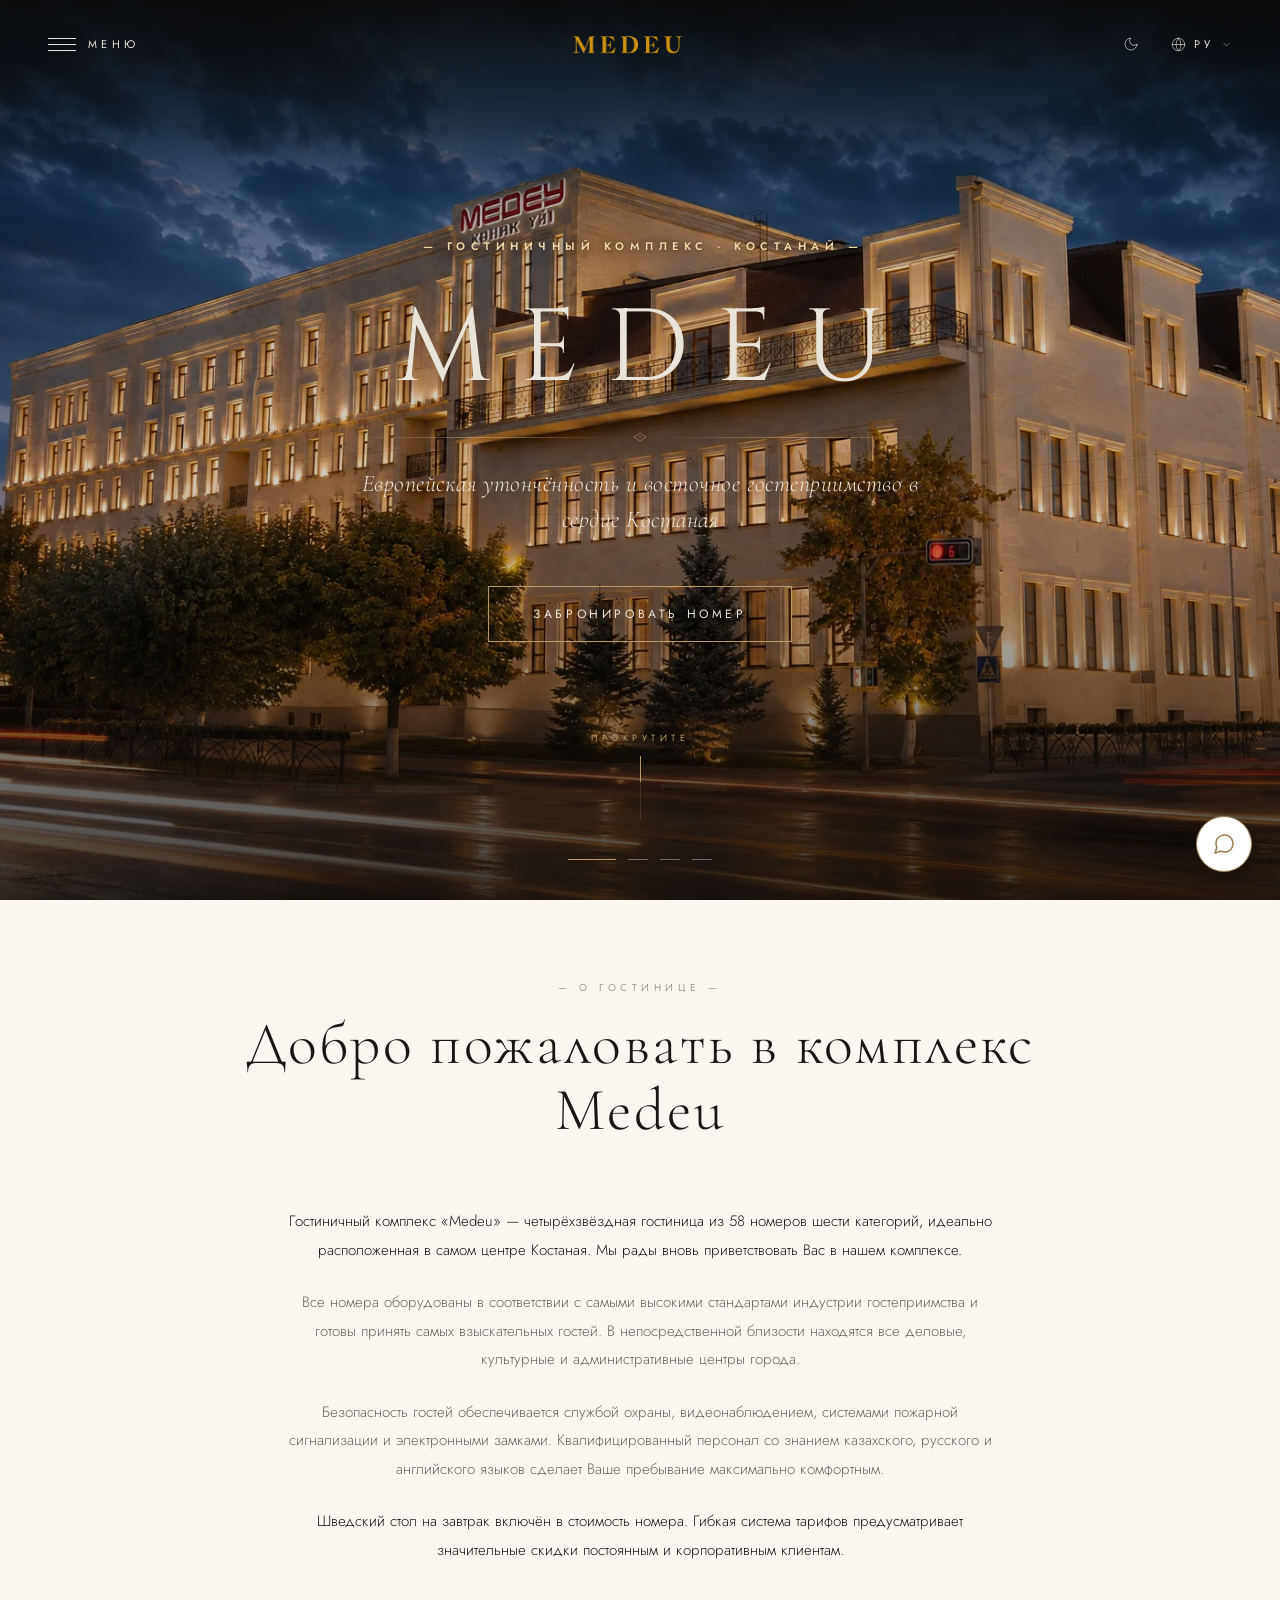
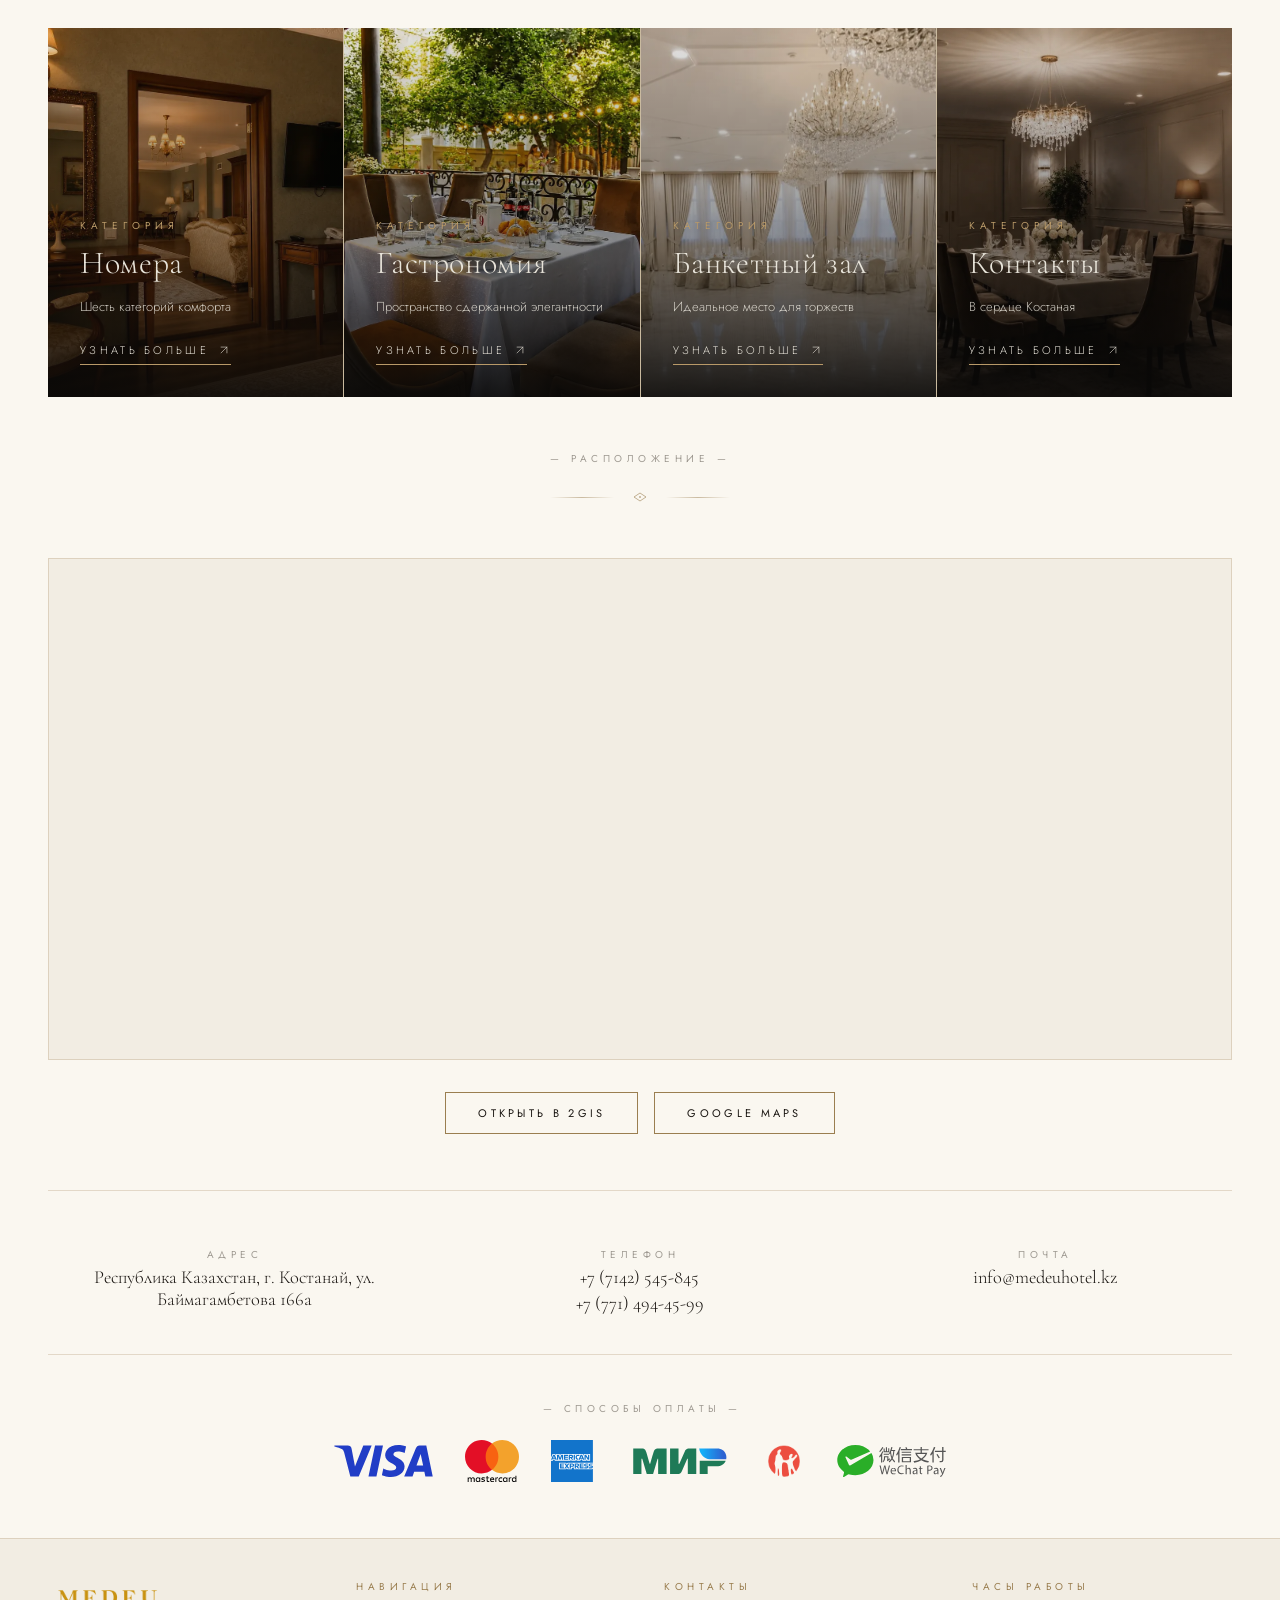
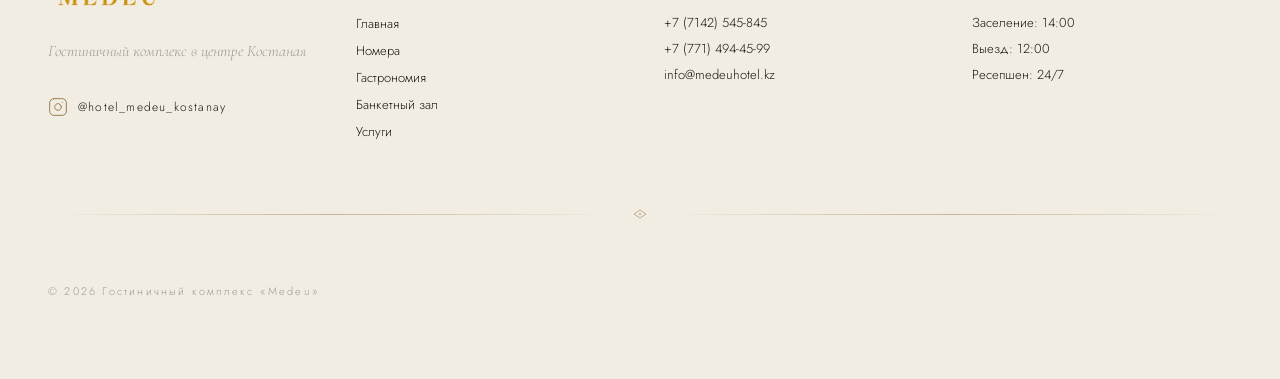
==== commit 3f4f5323: "v42" ====
--- a/index.html
+++ b/index.html
@@ -200,7 +200,7 @@
         <div class="carousel-dots" id="hero-dots"></div>
       </div>
 
-      <section class="section section--lg section--tight-top">
+      <section class="section section--lg section--tight-top section--tight-bottom">
         <div class="ctnr-md">
           <div style="text-align: center; margin-bottom: 64px;">
             <div class="overline" data-i18n="about.overline">— О гостинице —</div>
@@ -229,7 +229,7 @@
         </div>
       </section>
 
-      <section class="map-section-wrap map-section-wrap--tight">
+      <section class="map-section-wrap map-section-wrap--tight map-section-wrap--tight-top">
         <div class="ctnr-xl map-stack">
           <div class="map-stack-head">
             <div class="overline overline--centered" data-i18n="map.overline">— Расположение —</div>
@@ -304,12 +304,6 @@
           <div class="rooms-stack" id="rooms-stack"></div>
         </div>
       </section>
-
-      <section class="payments-section">
-        <div class="ctnr-xl">
-          <div class="payments-strip" id="payments-strip-rooms"></div>
-        </div>
-      </section>
     </section>
 
     <section class="page" id="page-restaurant">
@@ -353,7 +347,6 @@
             <div>
               <div style="text-align: left;">
                 <div class="overline" data-i18n="banquet.overline">— О пространстве —</div>
-                <h2 class="display-h2" data-i18n="banquet.title">Эффектный двухуровневый зал</h2>
               </div>
               <div class="vignette my-8">
                 <span class="vignette-line"></span>
--- a/styles.css
+++ b/styles.css
@@ -1819,9 +1819,12 @@
 .hero-content .hero-overline--prominent { margin-bottom: 24px; }
 
 /* --- Компенсация трекинга для центрированных оверлайнов --- */
+/* --- Центрированный оверлайн.
+   Раньше тут была padding-left компенсация для трейлинг letter-spacing,
+   но современные браузеры (по CSS Text 3) сами обрезают её при центрировании,
+   и компенсация только толкала текст вправо. --- */
 .overline--centered {
   display: inline-block;
-  padding-left: 0.45em; /* компенсация trailing letter-spacing */
 }
 
 /* --- Уменьшенный верхний отступ для секций сразу после hero (Правка 4, 6) --- */
@@ -1832,10 +1835,10 @@
   .section--tight-top { padding-top: 80px; }
 }
 .section--tight-bottom {
-  padding-bottom: 64px;
+  padding-bottom: 32px;
 }
 @media (min-width: 768px) {
-  .section--tight-bottom { padding-bottom: 80px; }
+  .section--tight-bottom { padding-bottom: 64px; }
 }
 
 /* --- Карта: убрать большой нижний отступ перед футером (Правка 1) --- */
@@ -1844,6 +1847,12 @@
 }
 @media (max-width: 768px) {
   .map-section-wrap--tight { padding-bottom: 40px; }
+}
+.map-section-wrap--tight-top {
+  padding-top: 48px;
+}
+@media (max-width: 768px) {
+  .map-section-wrap--tight-top { padding-top: 32px; }
 }
 
 /* --- Центрирование описаний в карточках номеров и заведений (Правка 3) --- */
@@ -2096,10 +2105,9 @@
   filter: grayscale(0.05) brightness(1.05);
 }
 
-<<<<<<< HEAD
 /* --- Мини-вариант платёжной полосы внутри карточки номера --- */
 .payments-strip--mini {
-  margin-top: 24px;
+  margin-top: 40px;
   padding-top: 0;
   border-top: 0;
 }
@@ -2121,8 +2129,6 @@
 /* --- Меньше воздуха между концом контента и футером (Правка) --- */
 .footer { padding-top: 40px; }
 
-=======
->>>>>>> dcab7981fa42a79a4ba12b1ff53fef5eef2b95d2
 /* ============================================================
    ВТОРАЯ ИТЕРАЦИЯ ПРАВОК (20.05.2026)
    ============================================================ */
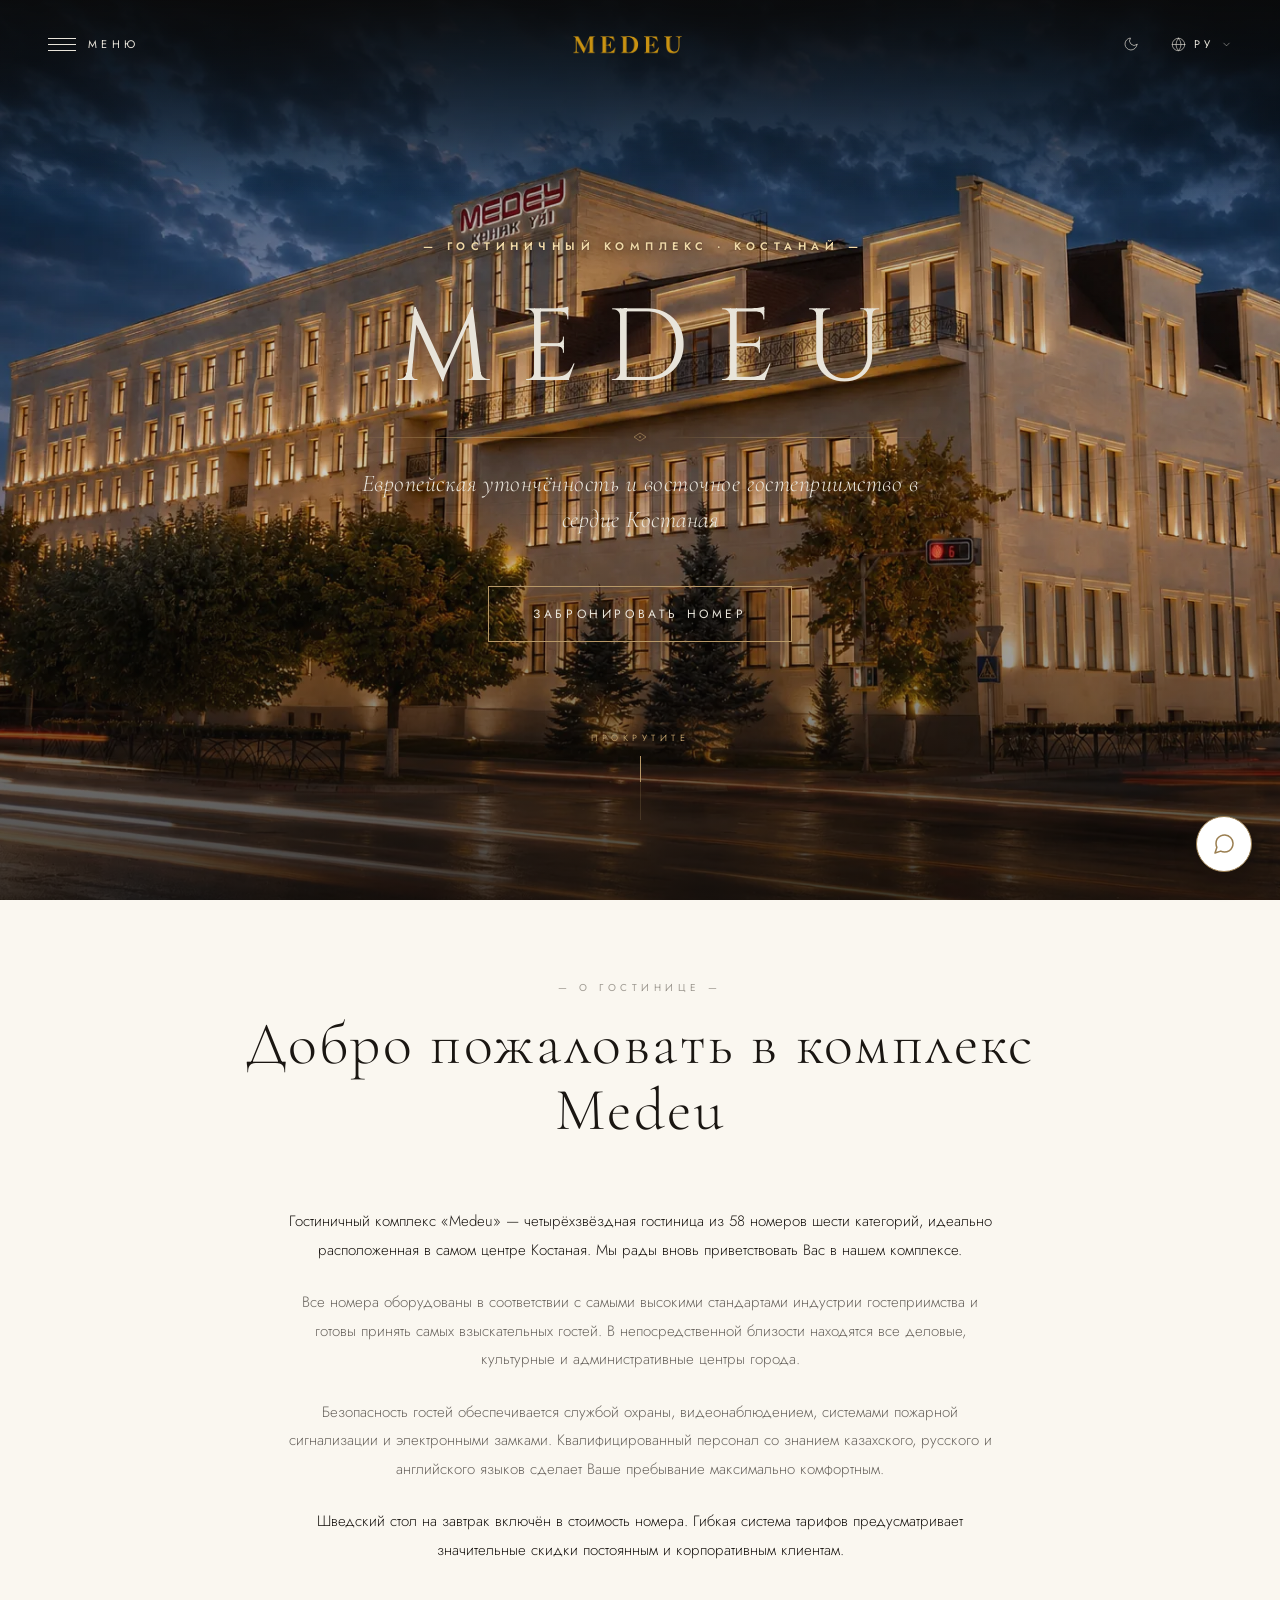
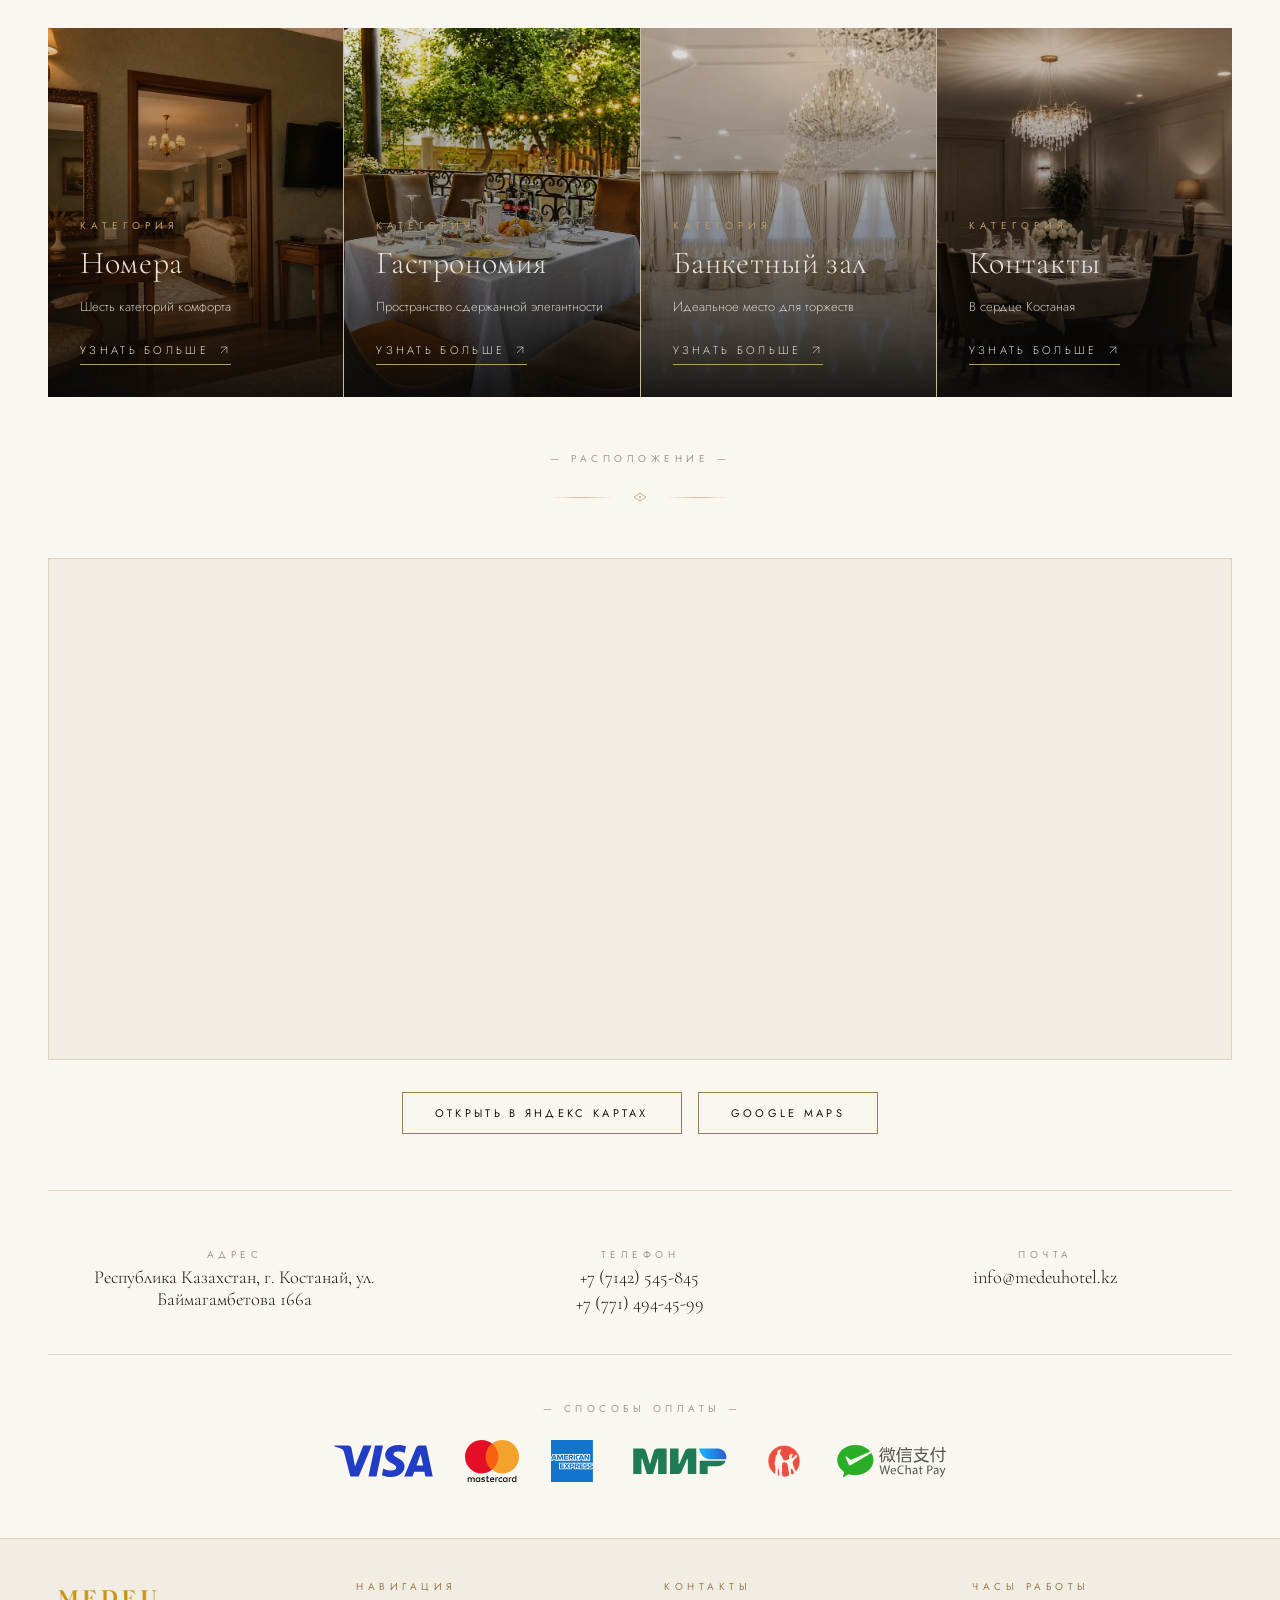
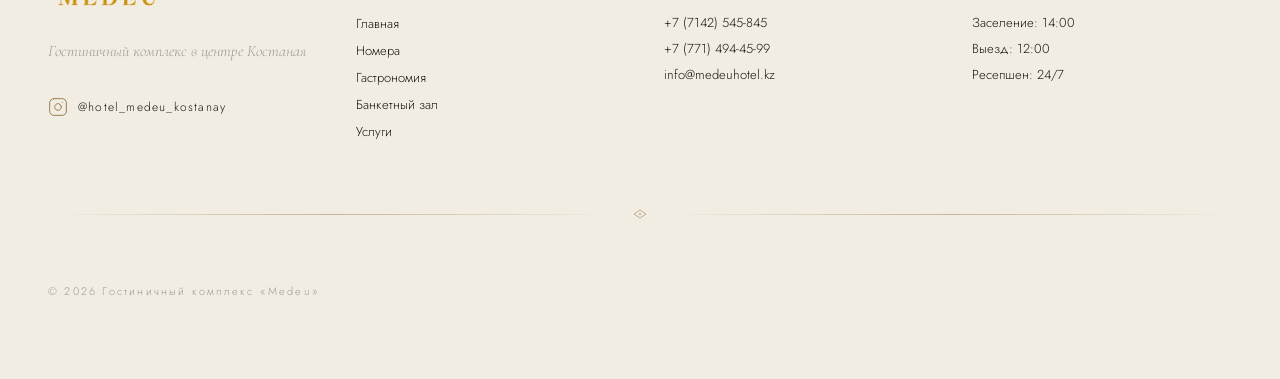
==== commit 445a1d47: "v42.52.2" ====
--- a/index.html
+++ b/index.html
@@ -7,14 +7,14 @@
   <meta name="description" content="Гостиничный комплекс «Medeu» — четырёхзвёздная гостиница из 58 номеров в самом центре Костаная. Номера, lounge-ресторан, банкетный зал, конференц-зал.">
   <meta name="keywords" content="Medeu, Медеу, гостиница Костанай, отель Костанай, банкетный зал Костанай, ресторан Костанай, бронирование номера Костанай">
 
-  <link rel="canonical" href="https://aleksey1854.github.io/medeu-site/">
+  <link rel="canonical" href="https://medeuhotel.kz/">
 
   <meta property="og:type" content="website">
   <meta property="og:site_name" content="MEDEU Hotel">
   <meta property="og:title" content="MEDEU · Гостиничный комплекс в Костанае">
   <meta property="og:description" content="Четырёхзвёздная гостиница в сердце Костаная. Lounge-ресторан, банкетный зал, конференц-зал, летняя веранда.">
-  <meta property="og:url" content="https://aleksey1854.github.io/medeu-site/">
-  <meta property="og:image" content="https://aleksey1854.github.io/medeu-site/assets/og-image.jpg">
+  <meta property="og:url" content="https://medeuhotel.kz/">
+  <meta property="og:image" content="https://medeuhotel.kz/assets/og-image.jpg">
   <meta property="og:image:width" content="1200">
   <meta property="og:image:height" content="630">
   <meta property="og:locale" content="ru_RU">
@@ -22,7 +22,7 @@
   <meta name="twitter:card" content="summary_large_image">
   <meta name="twitter:title" content="MEDEU · Гостиничный комплекс в Костанае">
   <meta name="twitter:description" content="Четырёхзвёздная гостиница в сердце Костаная.">
-  <meta name="twitter:image" content="https://aleksey1854.github.io/medeu-site/assets/og-image.jpg">
+  <meta name="twitter:image" content="https://medeuhotel.kz/assets/og-image.jpg">
 
   <title data-i18n="meta.title">MEDEU · Гостиничный комплекс в Костанае</title>
 
@@ -35,9 +35,9 @@
     "@type": "Hotel",
     "name": "Гостиничный комплекс «Medeu»",
     "description": "Четырёхзвёздная гостиница из 58 номеров шести категорий, идеально расположенная в самом центре Костаная.",
-    "url": "https://aleksey1854.github.io/medeu-site/",
-    "image": "https://aleksey1854.github.io/medeu-site/assets/og-image.jpg",
-    "logo": "https://aleksey1854.github.io/medeu-site/assets/logo.png",
+    "url": "https://medeuhotel.kz/",
+    "image": "https://medeuhotel.kz/assets/og-image.jpg",
+    "logo": "https://medeuhotel.kz/assets/logo.png",
     "telephone": "+77142545845",
     "email": "info@medeuhotel.kz",
     "address": {
@@ -246,7 +246,7 @@
           <div class="map-visual map-visual--wide" id="map-visual">
 
             <iframe
-              src="https://www.google.com/maps/embed?pb=!1m18!1m12!1m3!1d2389.0268420643847!2d63.62989167661875!3d53.217367072252216!2m3!1f0!2f0!3f0!3m2!1i1024!2i768!4f13.1!3m3!1m2!1s0x43cc8a6880243bc3%3A0xb5b5f1a737bf79fa!2sMedeu%20Hotel!5e0!3m2!1sru!2skz!4v1778926223061!5m2!1sru!2skz"
+              src="https://yandex.kz/map-widget/v1/org/medeo/27034807760/?ll=63.632289%2C53.217365&z=16"
               width="100%"
               height="500"
               style="border:0;"
@@ -258,9 +258,9 @@
           </div>
 
           <div class="map-buttons map-buttons--center">
-            <a class="gold-btn gold-btn--sm" id="btn-2gis" target="_blank" rel="noopener noreferrer">
+            <a class="gold-btn gold-btn--sm" id="btn-yandex" target="_blank" rel="noopener noreferrer">
               <span class="gold-btn__bg"></span>
-              <span class="gold-btn__label" data-i18n="map.btn2gis">Открыть в 2GIS</span>
+              <span class="gold-btn__label" data-i18n="map.btnYandex">Открыть в Яндекс Картах</span>
             </a>
             <a class="gold-btn gold-btn--sm" id="btn-google" target="_blank" rel="noopener noreferrer">
               <span class="gold-btn__bg"></span>
--- a/styles.css
+++ b/styles.css
@@ -1799,15 +1799,10 @@
   }
 }
 
-/* ============================================================
-   ПРАВКИ ОТ ЗАКАЗЧИКА (19.05.2026)
-   ============================================================ */
-
-/* --- Hero overline: ярче, жирнее, чуть приподнят (Правка 7) --- */
 .hero-overline--prominent {
   font-weight: 600;
   letter-spacing: 0.5em;
-  /* компенсация трекинга для оптической центровки */
+
   padding-left: 0.5em;
   color: #F0D9A8;
   text-shadow: 0 1px 12px rgba(0, 0, 0, 0.55), 0 0 2px rgba(0, 0, 0, 0.4);
@@ -1818,16 +1813,10 @@
 }
 .hero-content .hero-overline--prominent { margin-bottom: 24px; }
 
-/* --- Компенсация трекинга для центрированных оверлайнов --- */
-/* --- Центрированный оверлайн.
-   Раньше тут была padding-left компенсация для трейлинг letter-spacing,
-   но современные браузеры (по CSS Text 3) сами обрезают её при центрировании,
-   и компенсация только толкала текст вправо. --- */
 .overline--centered {
   display: inline-block;
 }
 
-/* --- Уменьшенный верхний отступ для секций сразу после hero (Правка 4, 6) --- */
 .section--tight-top {
   padding-top: 64px;
 }
@@ -1841,7 +1830,6 @@
   .section--tight-bottom { padding-bottom: 64px; }
 }
 
-/* --- Карта: убрать большой нижний отступ перед футером (Правка 1) --- */
 .map-section-wrap--tight {
   padding-bottom: 56px;
 }
@@ -1855,7 +1843,6 @@
   .map-section-wrap--tight-top { padding-top: 32px; }
 }
 
-/* --- Центрирование описаний в карточках номеров и заведений (Правка 3) --- */
 .room-info,
 .venue-info {
   text-align: center;
@@ -1873,7 +1860,7 @@
   text-align: center;
 }
 @media (min-width: 768px) {
-  /* На десктопе можно оставить overline и кнопку как-есть, но текст центрируем */
+
   .room-info .body-prose,
   .venue-info .body-prose {
     margin-left: auto;
@@ -1882,7 +1869,6 @@
   }
 }
 
-/* --- Конференц-зал: текст по центру (Правка 2) --- */
 .conference-text--centered {
   text-align: center;
 }
@@ -1896,11 +1882,6 @@
   justify-content: center;
 }
 
-/* ============================================================
-   КАРУСЕЛЬ НОМЕРОВ (Правка 5 — заготовка)
-   ============================================================ */
-
-/* Контейнер сохраняет старую геометрию (aspect-ratio 4/3) */
 .room-gallery {
   position: relative;
   width: 100%;
@@ -1933,7 +1914,6 @@
   transform: scale(1.04);
 }
 
-/* Точки навигации */
 .room-gallery-dots {
   position: absolute;
   bottom: 16px;
@@ -1963,7 +1943,6 @@
   transform: scale(1.3);
 }
 
-/* Стрелки навигации */
 .room-gallery-arrow {
   position: absolute;
   top: 50%;
@@ -1991,13 +1970,11 @@
 .room-gallery:hover .room-gallery-arrow,
 .room-gallery-arrow:focus-visible { opacity: 1; }
 
-/* Если фото одно — точки и стрелки скрываются (приходит при инициализации) */
 .room-gallery.is-single .room-gallery-dots,
 .room-gallery.is-single .room-gallery-arrow {
   display: none;
 }
 
-/* Mobile: стрелки всегда видны полупрозрачно (нет hover на тапе) */
 @media (max-width: 768px) {
   .room-gallery-arrow {
     opacity: 0.7;
@@ -2008,10 +1985,6 @@
   .room-gallery-arrow--next { right: 8px; }
 }
 
-/* ============================================================
-   СЕКЦИЯ ПЛАТЁЖНЫХ СИСТЕМ (Правка 1)
-   ============================================================ */
-
 .payments-section {
   padding: 56px 0 80px;
   background: var(--c-bg);
@@ -2022,7 +1995,6 @@
   .payments-section { padding: 40px 0 56px; }
 }
 
-/* Полоса оплаты внутри map-stack (без верхней границы — есть свой divider от map-info-row) */
 .map-stack .payments-strip {
   margin-top: 40px;
   padding-top: 40px;
@@ -2080,7 +2052,6 @@
   .payments-logo--square { height: 34px; }
 }
 
-/* Плашка-плейсхолдер на случай, когда SVG-файл ещё не положен */
 .payments-fallback {
   display: inline-flex;
   align-items: center;
@@ -2100,12 +2071,10 @@
   .payments-strip__list { gap: 16px 24px; }
 }
 
-/* Тёмная тема: подсветка лого, чтобы не пропадали */
 .theme-dark .payments-logo {
   filter: grayscale(0.05) brightness(1.05);
 }
 
-/* --- Мини-вариант платёжной полосы внутри карточки номера --- */
 .payments-strip--mini {
   margin-top: 40px;
   padding-top: 0;
@@ -2126,14 +2095,8 @@
   .payments-strip--mini .payments-strip__list { gap: 10px 16px; }
 }
 
-/* --- Меньше воздуха между концом контента и футером (Правка) --- */
 .footer { padding-top: 40px; }
 
-/* ============================================================
-   ВТОРАЯ ИТЕРАЦИЯ ПРАВОК (20.05.2026)
-   ============================================================ */
-
-/* --- Venue-галерея: aspect-ratio 16/10, как у одиночного фото --- */
 .venue-image-wrap .room-gallery.venue-gallery {
   width: 100%;
   height: 100%;
@@ -2146,28 +2109,21 @@
   background-position: center;
   transition: transform 3s;
 }
-/* Hover — только активный слайд */
+
 .venue-row:hover .venue-gallery .room-gallery-slide.is-active .venue-image {
   transform: scale(1.05);
 }
-/* Отменяем глобальный hover-scale на .venue-image (тот, что был для одиночного фото),
-   потому что теперь .venue-image живёт внутри слайда */
+
 .venue-row:hover .venue-image-wrap > .venue-image { transform: none; }
 
-/* Мета (номер + Бильярд/Medeu/...) должна быть поверх галереи */
 .venue-image-wrap .venue-image-meta {
   z-index: 3;
   pointer-events: none;
 }
 
-/* Аккуратнее со стрелками на venue — фон чуть темнее, т.к. фото яркие */
 .venue-gallery .room-gallery-arrow {
   background: rgba(10, 9, 8, 0.45);
 }
-
-/* ============================================================
-   КОНФЕРЕНЦ-ЗАЛ как карусель (Правка 2-я итерация)
-   ============================================================ */
 
 .conference-image-wrap {
   position: relative;
@@ -2185,11 +2141,6 @@
   background-size: cover;
   background-position: center;
 }
-
-/* ============================================================
-   HERO-карусель на внутренних страницах (page-hero)
-   используется для страницы Гастрономии
-   ============================================================ */
 
 .page-hero-carousel {
   position: absolute;
@@ -2207,7 +2158,6 @@
 }
 .page-hero-carousel .ph-slide.is-active { opacity: 1; }
 
-/* Поверх — затемнение, как у обычного page-hero */
 .page-hero--carousel::before {
   content: "";
   position: absolute;
@@ -2221,9 +2171,8 @@
   z-index: 2;
 }
 
-/* Точки навигации hero-карусели — внизу по центру */
 .page-hero-carousel-dots {
-  display: none; /* по просьбе заказчика — скрыты, автопрокрутка работает */
+  display: none;
   position: absolute;
   bottom: 32px;
   left: 50%;
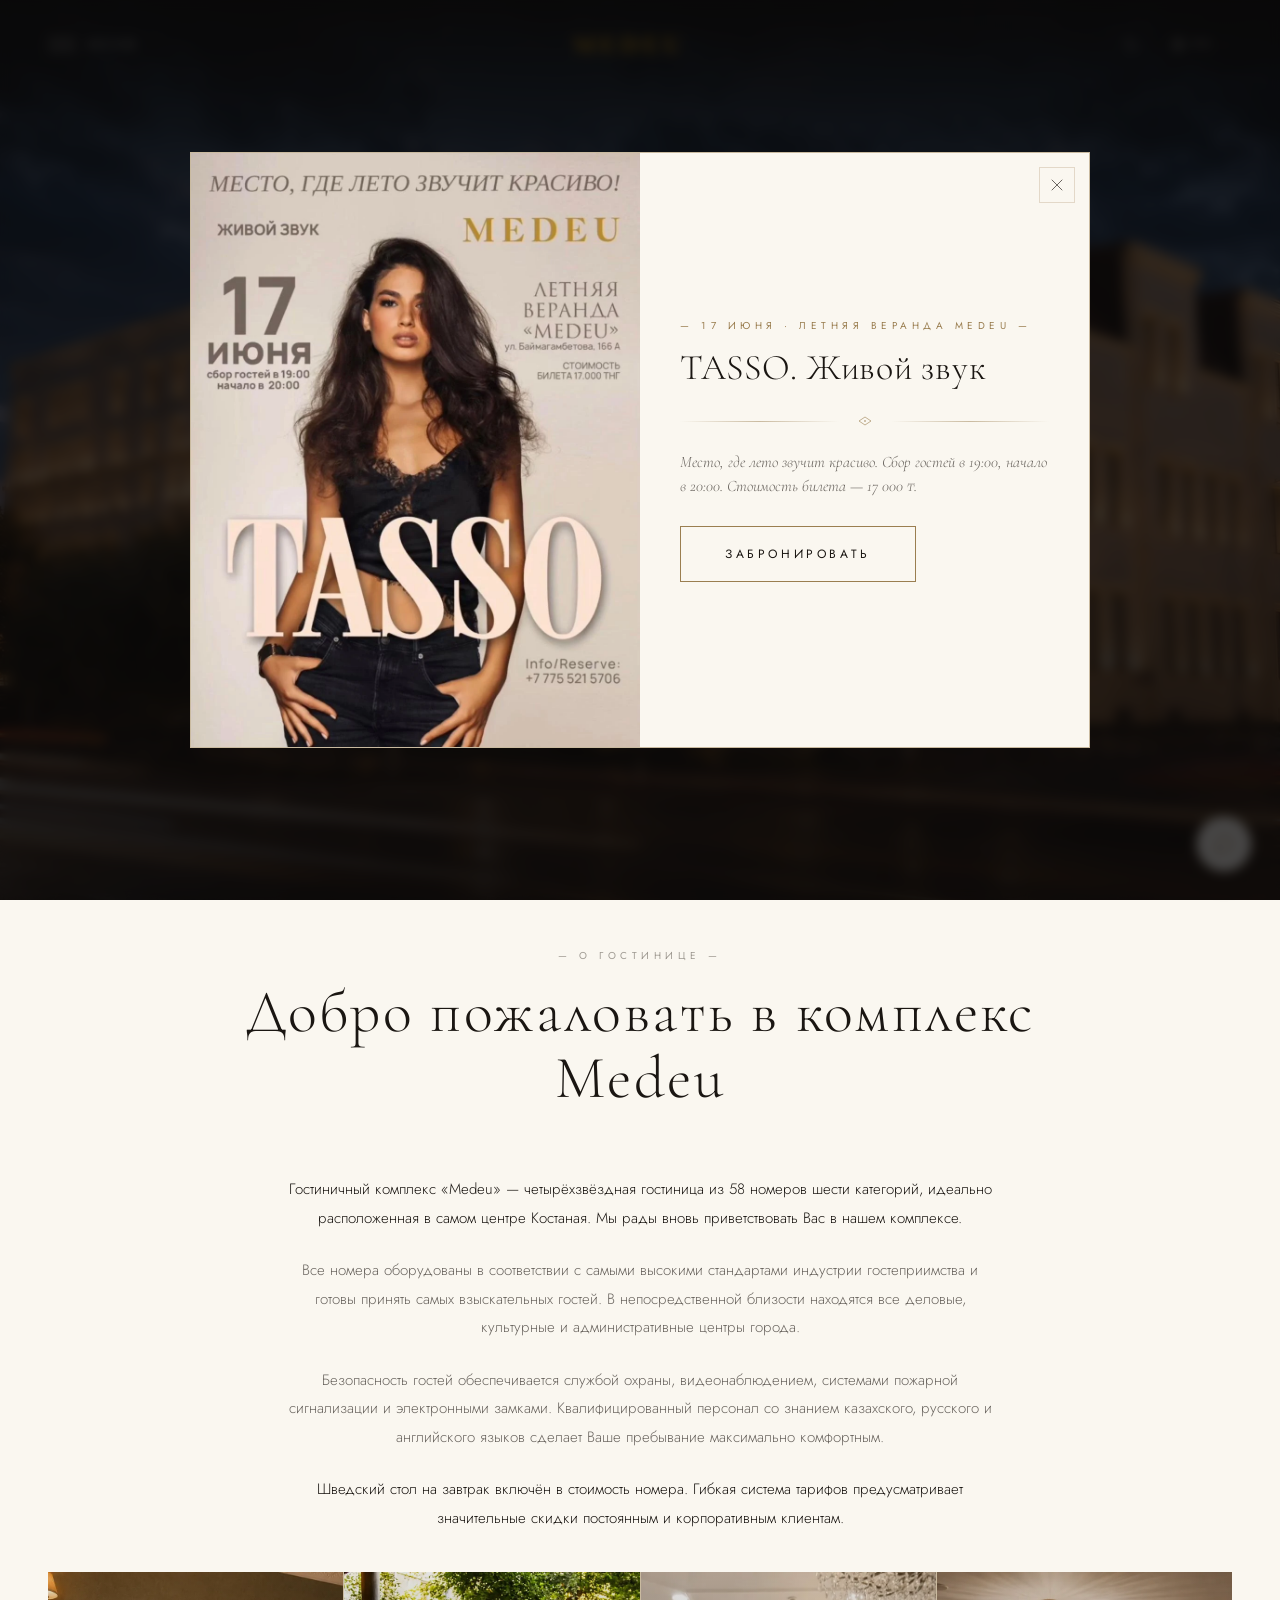
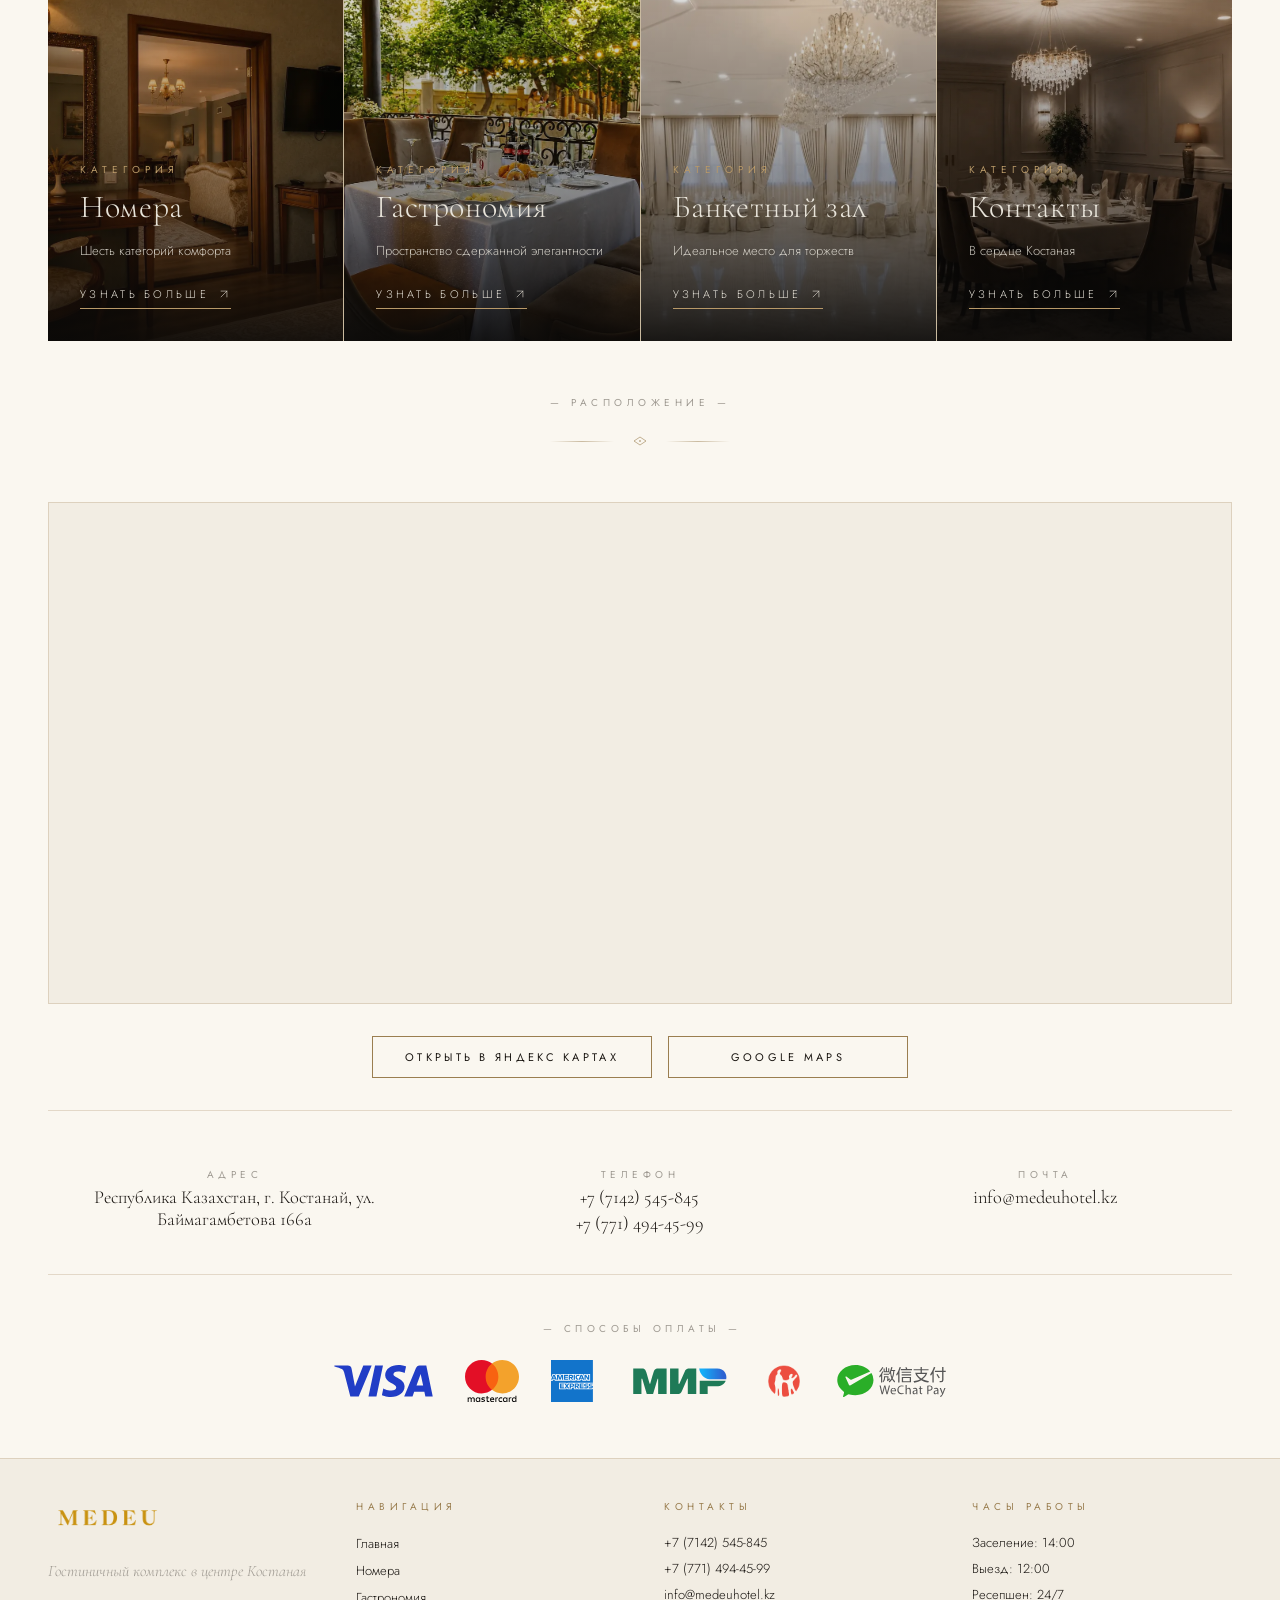
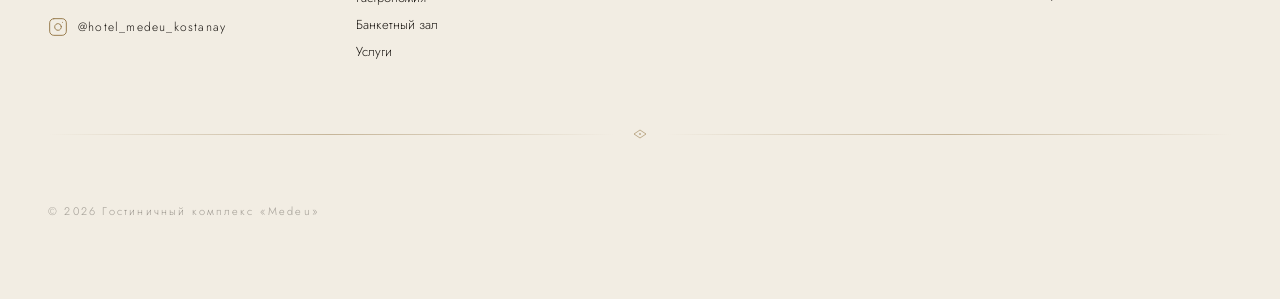
==== commit 99ca9995: "v7" ====
--- a/index.html
+++ b/index.html
@@ -137,11 +137,11 @@
         </div>
         <nav class="nav-links">
           <a href="#home" class="nav-link is-active" data-nav="home"><span data-i18n="nav.home">Главная</span><span class="nav-link__underline"></span></a>
-          <a href="#rooms" class="nav-link" data-nav="rooms" data-i18n="nav.rooms">Номера<span class="nav-link__underline"></span></a>
-          <a href="#restaurant" class="nav-link" data-nav="restaurant" data-i18n="nav.gastronomy">Гастрономия<span class="nav-link__underline"></span></a>
-          <a href="#banquet" class="nav-link" data-nav="banquet" data-i18n="nav.banquet">Банкетный зал<span class="nav-link__underline"></span></a>
-          <a href="#services" class="nav-link" data-nav="services" data-i18n="nav.services">Услуги<span class="nav-link__underline"></span></a>
-          <a href="#contacts" class="nav-link" data-nav="contacts" data-i18n="nav.contacts">Контакты<span class="nav-link__underline"></span></a>
+          <a href="#rooms" class="nav-link" data-nav="rooms"><span data-i18n="nav.rooms">Номера</span><span class="nav-link__underline"></span></a>
+          <a href="#restaurant" class="nav-link" data-nav="restaurant"><span data-i18n="nav.gastronomy">Гастрономия</span><span class="nav-link__underline"></span></a>
+          <a href="#banquet" class="nav-link" data-nav="banquet"><span data-i18n="nav.banquet">Банкетный зал</span><span class="nav-link__underline"></span></a>
+          <a href="#services" class="nav-link" data-nav="services"><span data-i18n="nav.services">Услуги</span><span class="nav-link__underline"></span></a>
+          <a href="#contacts" class="nav-link" data-nav="contacts"><span data-i18n="nav.contacts">Контакты</span><span class="nav-link__underline"></span></a>
         </nav>
       </div>
     </div>
@@ -408,7 +408,7 @@
         </div>
       </section>
 
-      <section class="section section--lg" style="border-top: 1px solid var(--c-divider);">
+      <section class="section section--lg section--tight-top section--tight-bottom" style="border-top: 1px solid var(--c-divider);">
         <div class="ctnr-lg conference-grid">
           <div class="conference-text conference-text--centered">
             <div class="overline" style="margin-bottom: 12px;" data-i18n="banquet.conferenceOverline">— Деловой формат —</div>
@@ -704,7 +704,9 @@
 
   <script src="data.js"></script>
   <script src="i18n.js"></script>
+  <script src="analytics.js"></script>
   <script src="script.js" defer></script>
+  <script src="promo-modal.js" defer></script>
 
   <script src="https://app.restoplace.cc/widget.js?h=57d0bcbf4b55ea8a0b4f" async></script>
 </body>
--- a/styles.css
+++ b/styles.css
@@ -639,9 +639,9 @@
   background: var(--c-bg);
   transition: background 0.5s ease;
 }
-.section--lg { padding: 120px 0; }
-
-@media (min-width: 768px) { .section--lg { padding: 160px 0; } }
+.section--lg { padding: 64px 0; }
+
+@media (min-width: 768px) { .section--lg { padding: 80px 0; } }
 
 .two-col {
   display: grid;
@@ -778,12 +778,15 @@
   justify-content: center;
   margin-top: 32px;
 }
+.map-buttons--center .gold-btn--sm {
+  min-width: 240px;
+}
 
 .map-info-row {
   display: grid;
   grid-template-columns: 1fr;
   gap: 32px;
-  margin-top: 56px;
+  margin-top: 32px;
   padding-top: 56px;
   border-top: 1px solid var(--c-divider);
   width: 100%;
@@ -1028,7 +1031,7 @@
   display: grid;
   grid-template-columns: 1fr;
   gap: 48px;
-  margin-top: 80px;
+  margin-top: 40px;
 }
 @media (min-width: 768px) {
   .banquet-grid { grid-template-columns: 1fr 1fr; gap: 80px; }
@@ -1818,16 +1821,16 @@
 }
 
 .section--tight-top {
-  padding-top: 64px;
+  padding-top: 32px;
 }
 @media (min-width: 768px) {
-  .section--tight-top { padding-top: 80px; }
+  .section--tight-top { padding-top: 48px; }
 }
 .section--tight-bottom {
-  padding-bottom: 32px;
+  padding-bottom: 24px;
 }
 @media (min-width: 768px) {
-  .section--tight-bottom { padding-bottom: 64px; }
+  .section--tight-bottom { padding-bottom: 40px; }
 }
 
 .map-section-wrap--tight {
@@ -2039,7 +2042,12 @@
   filter: grayscale(0);
   transform: translateY(-1px);
 }
-.payments-logo svg,
+.payments-logo svg {
+  display: block;
+  height: 100%;
+  width: 100%;
+  max-width: 140px;
+}
 .payments-logo img {
   display: block;
   height: 100%;
@@ -2194,3 +2202,122 @@
   background: #E8C98D;
   transform: scale(1.3);
 }
+
+/* =========================================================================
+   PROMO-MODAL (всплывающее окно акции)
+   Использует .modal, .modal-overlay, .modal-window, .modal-close
+   из основной системы — наследует поведение, тёмную/светлую тему,
+   анимации появления.
+   ========================================================================= */
+.promo-modal { z-index: 110; }                 /* поверх остального, но ниже бронь-окна нет смысла — оно ещё не открыто */
+.promo-modal-window {
+  max-width: 900px;
+  padding: 0;                                  /* картинка идёт от края до края */
+  overflow: hidden;
+  display: grid;
+  grid-template-columns: minmax(0, 1fr) minmax(0, 1fr);
+  gap: 0;
+  background: var(--c-bg);
+}
+.promo-modal-window > .modal-close {
+  top: 14px;
+  right: 14px;
+  background: var(--c-bg);                     /* контраст с картинкой */
+  z-index: 3;
+}
+.promo-modal-image-wrap {
+  position: relative;
+  min-height: 320px;
+  background: var(--c-bg-2);
+  overflow: hidden;
+}
+.promo-modal-image {
+  width: 100%;
+  height: 100%;
+  object-fit: cover;
+  display: block;
+}
+.promo-modal-body {
+  padding: 48px 40px;
+  display: flex;
+  flex-direction: column;
+  justify-content: center;
+}
+.promo-modal-overline {
+  margin-bottom: 14px;
+  color: var(--c-gold);
+}
+.promo-modal-title {
+  font-family: var(--f-display);
+  font-size: clamp(1.6rem, 3vw, 2.25rem);
+  font-weight: 300;
+  letter-spacing: 0.02em;
+  color: var(--c-text);
+  margin: 0 0 4px;
+  line-height: 1.15;
+}
+.promo-modal-desc {
+  font-family: var(--f-display);
+  font-style: italic;
+  font-weight: 300;
+  font-size: 1rem;
+  color: var(--c-text-dim);
+  margin: 0 0 28px;
+  line-height: 1.5;
+}
+.promo-modal-cta {
+  align-self: flex-start;
+}
+
+/* IMAGE-ONLY режим — когда задано только cfg.image без текста.
+   Окно превращается в кликабельный баннер. */
+.promo-modal.promo-modal--image-only .promo-modal-window {
+  grid-template-columns: 1fr;
+  max-width: 560px;
+}
+.promo-modal.promo-modal--image-only .promo-modal-image-wrap {
+  min-height: 0;
+}
+.promo-modal-image-link {
+  display: block;
+  width: 100%;
+  height: 100%;
+  cursor: pointer;
+  text-decoration: none;
+}
+.promo-modal-image-link .promo-modal-image-wrap {
+  transition: opacity 0.3s;
+}
+.promo-modal-image-link:hover .promo-modal-image-wrap {
+  opacity: 0.92;
+}
+
+/* Адаптив */
+@media (max-width: 720px) {
+  .promo-modal-window {
+    grid-template-columns: 1fr;
+    max-width: 460px;
+  }
+  .promo-modal-image-wrap {
+    min-height: 240px;
+    max-height: 320px;
+  }
+  .promo-modal-body {
+    padding: 28px 24px 32px;
+  }
+  .promo-modal-window > .modal-close {
+    top: 10px;
+    right: 10px;
+    width: 32px;
+    height: 32px;
+  }
+}
+@media (max-width: 420px) {
+  .promo-modal-image-wrap {
+    min-height: 200px;
+    max-height: 260px;
+  }
+  .promo-modal-body {
+    padding: 24px 20px 28px;
+  }
+}
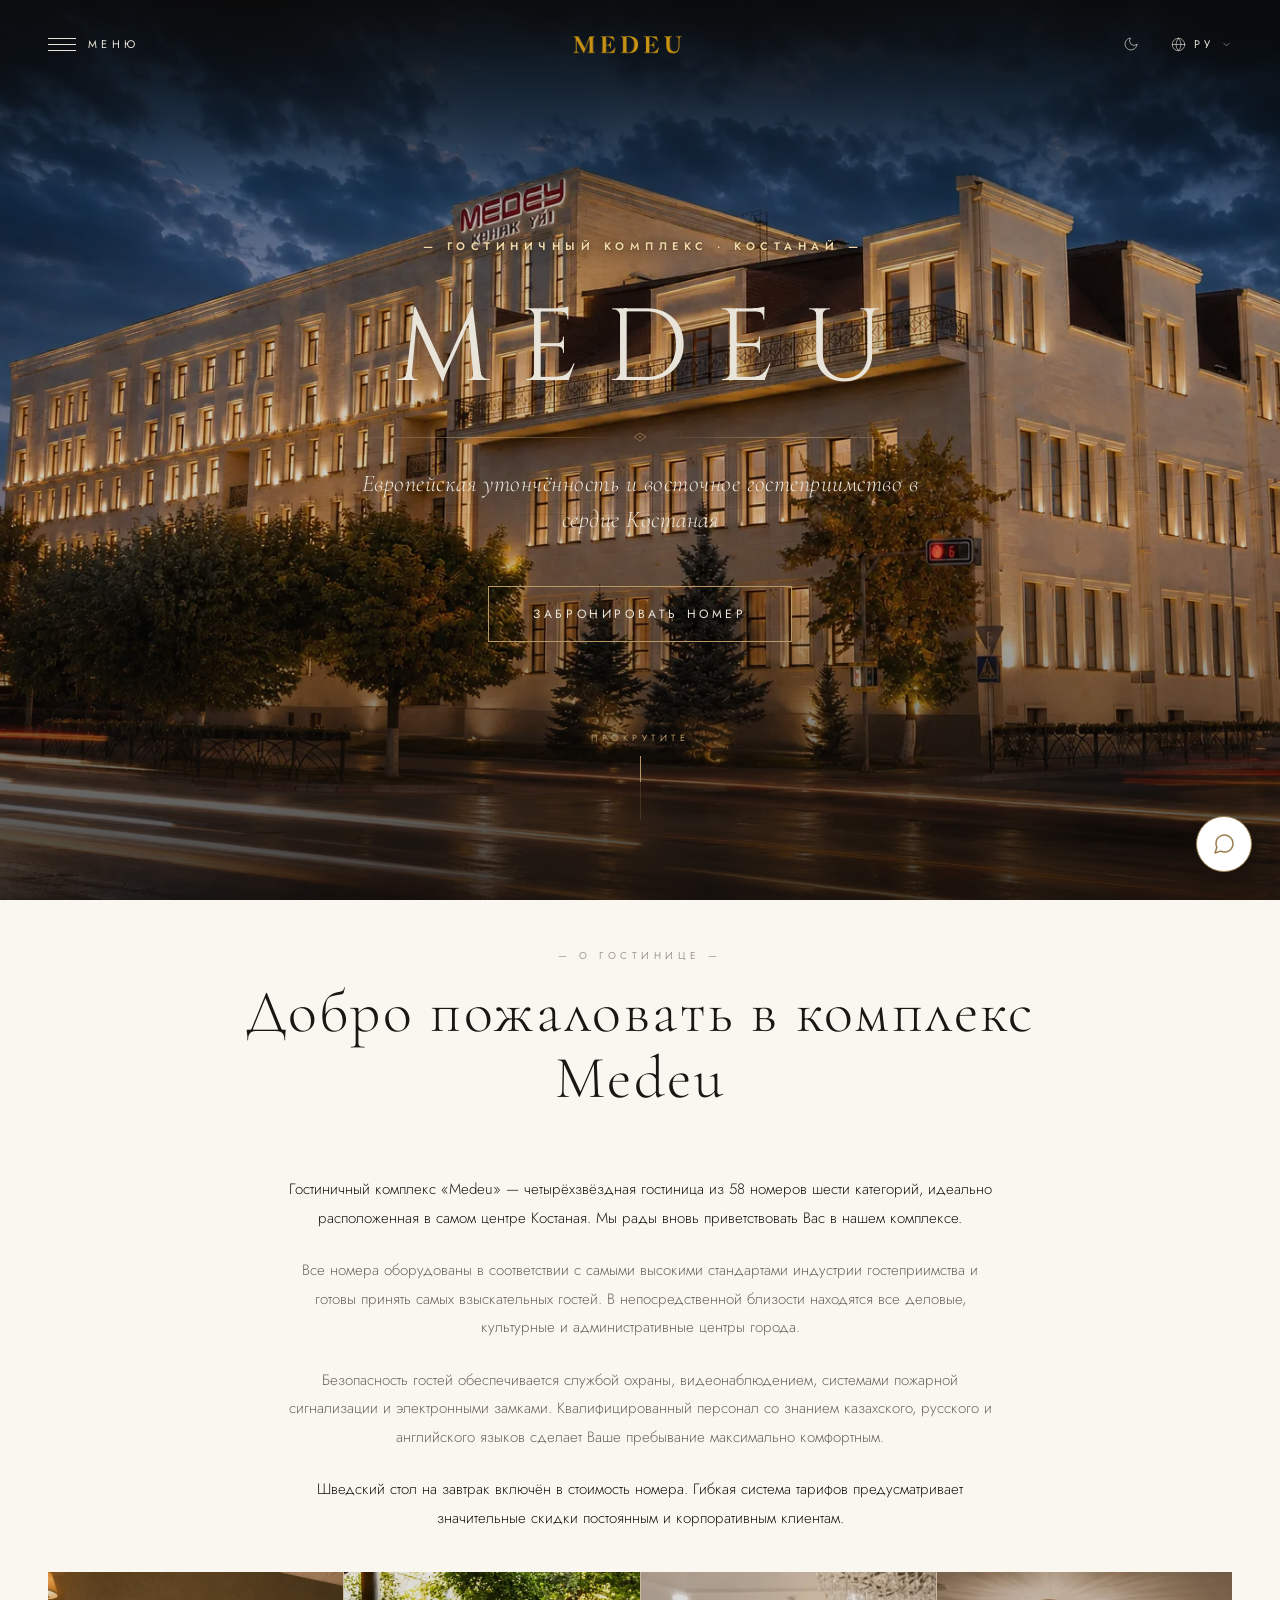
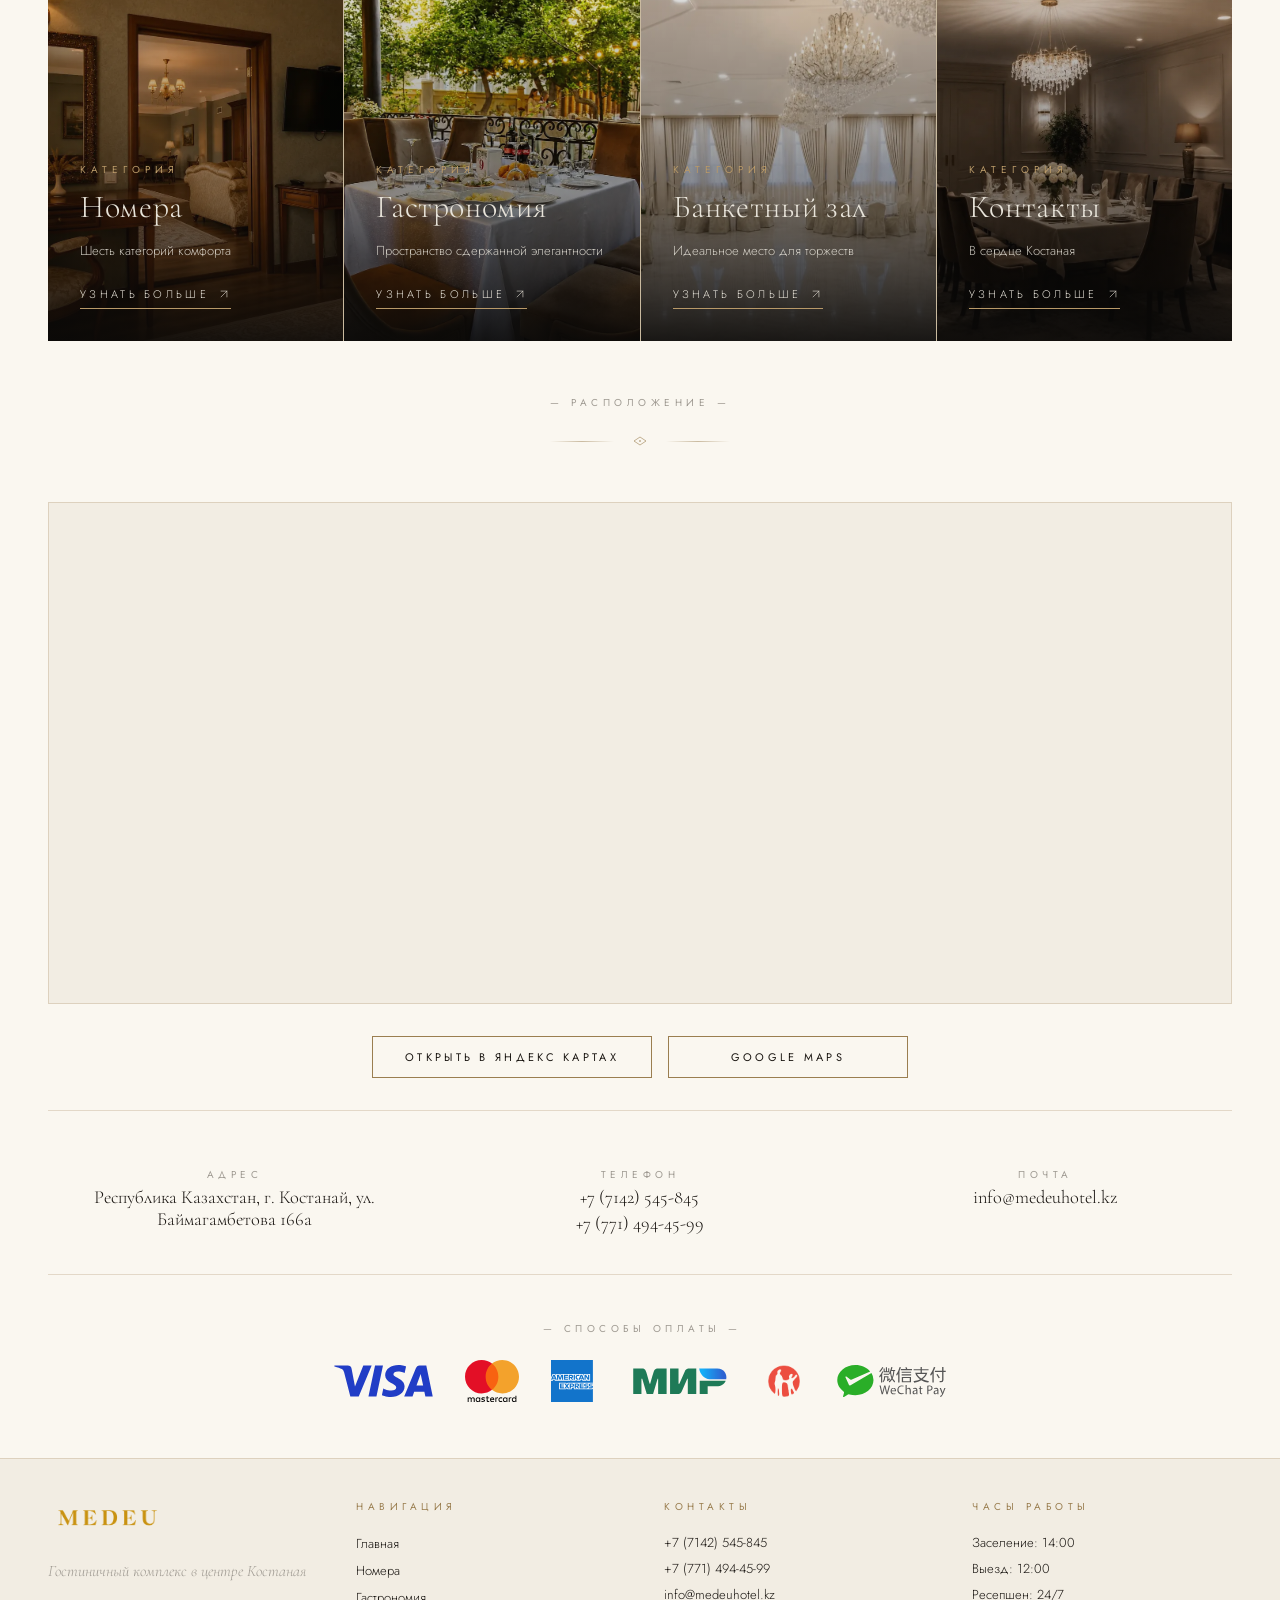
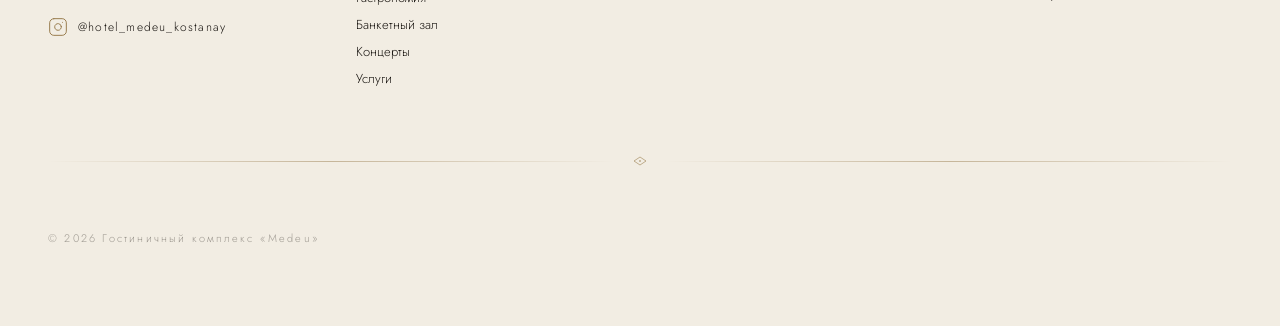
==== commit 2d8fba4f: "vConcert" ====
--- a/index.html
+++ b/index.html
@@ -140,6 +140,7 @@
           <a href="#rooms" class="nav-link" data-nav="rooms"><span data-i18n="nav.rooms">Номера</span><span class="nav-link__underline"></span></a>
           <a href="#restaurant" class="nav-link" data-nav="restaurant"><span data-i18n="nav.gastronomy">Гастрономия</span><span class="nav-link__underline"></span></a>
           <a href="#banquet" class="nav-link" data-nav="banquet"><span data-i18n="nav.banquet">Банкетный зал</span><span class="nav-link__underline"></span></a>
+          <a href="#concerts" class="nav-link" data-nav="concerts"><span data-i18n="nav.concerts">Концерты</span><span class="nav-link__underline"></span></a>
           <a href="#services" class="nav-link" data-nav="services"><span data-i18n="nav.services">Услуги</span><span class="nav-link__underline"></span></a>
           <a href="#contacts" class="nav-link" data-nav="contacts"><span data-i18n="nav.contacts">Контакты</span><span class="nav-link__underline"></span></a>
         </nav>
@@ -152,6 +153,7 @@
         <a href="#rooms" class="mobile-link" data-nav="rooms" data-i18n="nav.rooms">Номера</a>
         <a href="#restaurant" class="mobile-link" data-nav="restaurant" data-i18n="nav.gastronomy">Гастрономия</a>
         <a href="#banquet" class="mobile-link" data-nav="banquet" data-i18n="nav.banquet">Банкетный зал</a>
+        <a href="#concerts" class="mobile-link" data-nav="concerts" data-i18n="nav.concerts">Концерты</a>
         <a href="#services" class="mobile-link" data-nav="services" data-i18n="nav.services">Услуги</a>
         <a href="#contacts" class="mobile-link" data-nav="contacts" data-i18n="nav.contacts">Контакты</a>
       </div>
@@ -447,6 +449,22 @@
       </section>
     </section>
 
+    <section class="page" id="page-concerts">
+      <div class="page-hero" data-page-hero="concerts">
+        <div class="ctnr-xl page-hero-content">
+          <div class="hero-overline" style="margin-bottom: 24px;" data-i18n="pageHero.concerts_overline">— Живая музыка —</div>
+          <h1 class="page-hero-title" data-i18n="pageHero.concerts_title">Концерты</h1>
+          <p class="page-hero-tagline" data-i18n="pageHero.concerts_tagline">Живые выступления и особые вечера в стенах комплекса</p>
+        </div>
+      </div>
+
+      <section class="section section--lg section--tight-top">
+        <div class="ctnr-lg">
+          <div class="concerts-stack" id="concerts-stack"></div>
+        </div>
+      </section>
+    </section>
+
     <section class="page" id="page-services">
       <div class="page-hero" data-page-hero="services">
         <div class="ctnr-xl page-hero-content">
@@ -523,6 +541,7 @@
           <a href="#rooms" class="footer-link" data-nav="rooms" data-i18n="nav.rooms">Номера</a>
           <a href="#restaurant" class="footer-link" data-nav="restaurant" data-i18n="nav.gastronomy">Гастрономия</a>
           <a href="#banquet" class="footer-link" data-nav="banquet" data-i18n="nav.banquet">Банкетный зал</a>
+          <a href="#concerts" class="footer-link" data-nav="concerts" data-i18n="nav.concerts">Концерты</a>
           <a href="#services" class="footer-link" data-nav="services" data-i18n="nav.services">Услуги</a>
         </div>
         <div>
--- a/styles.css
+++ b/styles.css
@@ -968,6 +968,189 @@
 }
 .venue-row:hover .venue-image { transform: scale(1.05); }
 
+/* Концерты — блок видео (фасад: превью + play, плеер грузится по клику) */
+.concert-video {
+  position: relative;
+  width: 100%;
+  aspect-ratio: 16 / 9;
+  margin-top: 28px;
+  overflow: hidden;
+  border: 1px solid var(--c-gold, #b8935a);
+  background: #0e0d0c;
+}
+.concert-video iframe,
+.concert-video video {
+  position: absolute;
+  inset: 0;
+  width: 100%;
+  height: 100%;
+  border: 0;
+  display: block;
+}
+.concert-video--facade { cursor: pointer; }
+.concert-video-poster {
+  position: absolute;
+  inset: 0;
+  width: 100%;
+  height: 100%;
+  object-fit: cover;
+  display: block;
+  transition: transform 3s;
+}
+.concert-video-poster--dark { background: radial-gradient(ellipse at center, #262320, #0e0d0c 75%); }
+.concert-video--facade:hover .concert-video-poster { transform: scale(1.04); }
+.concert-video-scrim {
+  position: absolute;
+  inset: 0;
+  background: linear-gradient(180deg, rgba(10, 9, 8, .12), rgba(10, 9, 8, .48));
+  transition: background .5s;
+}
+.concert-video--facade:hover .concert-video-scrim { background: linear-gradient(180deg, rgba(10, 9, 8, .05), rgba(10, 9, 8, .38)); }
+.concert-play {
+  position: absolute;
+  top: 50%;
+  left: 50%;
+  transform: translate(-50%, -50%);
+  width: 76px;
+  height: 76px;
+  border-radius: 50%;
+  display: flex;
+  align-items: center;
+  justify-content: center;
+  color: #f4ead9;
+  background: rgba(14, 13, 12, .42);
+  border: 1px solid var(--c-gold, #b8935a);
+  backdrop-filter: blur(6px);
+  -webkit-backdrop-filter: blur(6px);
+  transition: background .45s, transform .45s, color .45s;
+}
+.concert-play svg { width: 30px; height: 30px; margin-left: 4px; }
+.concert-video--facade:hover .concert-play {
+  background: var(--c-gold, #b8935a);
+  color: #17140f;
+  transform: translate(-50%, -50%) scale(1.07);
+}
+.concert-video--facade:focus-visible { outline: 2px solid var(--c-gold, #b8935a); outline-offset: 3px; }
+.concert-video-hint {
+  position: absolute;
+  left: 50%;
+  bottom: 20px;
+  transform: translateX(-50%);
+  font-size: 11px;
+  letter-spacing: .22em;
+  text-transform: uppercase;
+  color: rgba(244, 234, 217, .85);
+  white-space: nowrap;
+  pointer-events: none;
+}
+.concert-video.is-playing { cursor: default; }
+
+/* Концерты — фото открываются во весь экран */
+.concert-row .room-gallery-slide { cursor: zoom-in; }
+
+/* Концерты — полноэкранный лайтбокс */
+.concert-lightbox {
+  position: fixed;
+  inset: 0;
+  z-index: 220;
+  display: flex;
+  align-items: center;
+  justify-content: center;
+  background: rgba(10, 9, 8, .94);
+  backdrop-filter: blur(10px);
+  -webkit-backdrop-filter: blur(10px);
+  opacity: 0;
+  visibility: hidden;
+  transition: opacity .4s, visibility .4s;
+}
+.concert-lightbox.is-open { opacity: 1; visibility: visible; }
+.clb-stage {
+  max-width: min(1400px, 92vw);
+  max-height: 84vh;
+  margin: 0;
+  display: flex;
+  align-items: center;
+  justify-content: center;
+}
+.clb-img {
+  max-width: 100%;
+  max-height: 84vh;
+  display: block;
+  border: 1px solid rgba(184, 147, 90, .55);
+  box-shadow: 0 40px 120px -30px rgba(0, 0, 0, .8);
+  opacity: 0;
+  transform: scale(.985);
+  transition: opacity .45s, transform .45s;
+}
+.clb-img.is-loaded { opacity: 1; transform: none; }
+.clb-close {
+  position: absolute;
+  top: 22px;
+  right: 24px;
+  width: 46px;
+  height: 46px;
+  display: flex;
+  align-items: center;
+  justify-content: center;
+  border: 1px solid rgba(184, 147, 90, .5);
+  border-radius: 50%;
+  background: rgba(14, 13, 12, .5);
+  color: #e8dcc6;
+  cursor: pointer;
+  transition: background .35s, color .35s;
+}
+.clb-close:hover { background: var(--c-gold, #b8935a); color: #17140f; }
+.clb-arrow {
+  position: absolute;
+  top: 50%;
+  transform: translateY(-50%);
+  width: 52px;
+  height: 52px;
+  display: flex;
+  align-items: center;
+  justify-content: center;
+  border: 1px solid rgba(184, 147, 90, .5);
+  border-radius: 50%;
+  background: rgba(14, 13, 12, .5);
+  color: #e8dcc6;
+  cursor: pointer;
+  transition: background .35s, color .35s;
+}
+.clb-arrow--prev { left: 22px; }
+.clb-arrow--next { right: 22px; }
+.clb-arrow:hover { background: var(--c-gold, #b8935a); color: #17140f; }
+.clb-caption {
+  position: absolute;
+  left: 0;
+  right: 0;
+  bottom: 22px;
+  display: flex;
+  align-items: baseline;
+  justify-content: center;
+  gap: 18px;
+  pointer-events: none;
+}
+.clb-title {
+  font-family: var(--font-serif, Georgia, serif);
+  font-size: 16px;
+  letter-spacing: .06em;
+  color: #e8dcc6;
+}
+.clb-count {
+  font-size: 12px;
+  letter-spacing: .2em;
+  color: rgba(232, 220, 198, .6);
+}
+@media (max-width: 640px) {
+  .concert-play { width: 62px; height: 62px; }
+  .concert-play svg { width: 24px; height: 24px; }
+  .clb-arrow { width: 44px; height: 44px; }
+  .clb-arrow--prev { left: 10px; }
+  .clb-arrow--next { right: 10px; }
+  .clb-close { top: 14px; right: 14px; }
+  .clb-stage { max-width: 96vw; }
+}
+
 .venue-image-meta {
   position: absolute;
   left: 24px;
@@ -2211,23 +2394,48 @@
    ========================================================================= */
 .promo-modal { z-index: 110; }                 /* поверх остального, но ниже бронь-окна нет смысла — оно ещё не открыто */
 .promo-modal-window {
-  max-width: 900px;
+  max-width: 960px;
   padding: 0;                                  /* картинка идёт от края до края */
   overflow: hidden;
   display: grid;
-  grid-template-columns: minmax(0, 1fr) minmax(0, 1fr);
+  grid-template-columns: minmax(0, 1fr) minmax(0, 1.05fr);
   gap: 0;
   background: var(--c-bg);
+  border: 1px solid var(--c-divider-strong);
+  box-shadow:
+    0 30px 80px -20px rgba(10, 9, 8, 0.45),
+    0 0 0 1px rgba(154, 126, 80, 0.06);
+  animation: promoModalIn 0.55s cubic-bezier(0.16, 1, 0.3, 1);
+}
+@keyframes promoModalIn {
+  from { opacity: 0; transform: translateY(14px) scale(0.97); }
+  to   { opacity: 1; transform: translateY(0)    scale(1); }
 }
 .promo-modal-window > .modal-close {
-  top: 14px;
-  right: 14px;
-  background: var(--c-bg);                     /* контраст с картинкой */
+  top: 16px;
+  right: 16px;
+  width: 38px;
+  height: 38px;
+  background: rgba(250, 247, 240, 0.92);       /* кремовая подушка поверх любой картинки */
+  backdrop-filter: blur(8px);
+  -webkit-backdrop-filter: blur(8px);
+  border: 1px solid rgba(154, 126, 80, 0.28);
+  color: var(--c-text);
   z-index: 3;
+}
+.theme-dark .promo-modal-window > .modal-close {
+  background: rgba(19, 17, 16, 0.85);          /* тёмная подушка под крестик в тёмной теме */
+  border-color: rgba(184, 153, 104, 0.35);
+}
+.promo-modal-window > .modal-close:hover {
+  background: var(--c-gold);
+  color: var(--c-bg);
+  border-color: var(--c-gold);
 }
 .promo-modal-image-wrap {
   position: relative;
-  min-height: 320px;
+  aspect-ratio: 3 / 4;                         /* пропорции исходного постера 966×1280 */
+  min-height: 0;
   background: var(--c-bg-2);
   overflow: hidden;
 }
@@ -2235,38 +2443,70 @@
   width: 100%;
   height: 100%;
   object-fit: cover;
+  object-position: center center;
   display: block;
 }
 .promo-modal-body {
-  padding: 48px 40px;
+  padding: 56px 48px 52px;
   display: flex;
   flex-direction: column;
   justify-content: center;
+  align-items: center;                         /* центрирование по горизонтали */
+  text-align: center;
+  position: relative;
+}
+/* Декоративные золотые уголки — отсылка к рамке постера, перекликается с виньетками сайта */
+.promo-modal-body::before,
+.promo-modal-body::after {
+  content: '';
+  position: absolute;
+  width: 26px;
+  height: 26px;
+  pointer-events: none;
+  opacity: 0.5;
+  transition: opacity 0.5s ease;
+}
+.promo-modal-body::before {
+  top: 22px;
+  left: 22px;
+  border-top: 1px solid var(--c-gold);
+  border-left: 1px solid var(--c-gold);
+}
+.promo-modal-body::after {
+  bottom: 22px;
+  right: 22px;
+  border-bottom: 1px solid var(--c-gold);
+  border-right: 1px solid var(--c-gold);
+}
+.promo-modal-window:hover .promo-modal-body::before,
+.promo-modal-window:hover .promo-modal-body::after {
+  opacity: 0.8;
 }
 .promo-modal-overline {
-  margin-bottom: 14px;
+  margin-bottom: 18px;
   color: var(--c-gold);
 }
 .promo-modal-title {
   font-family: var(--f-display);
-  font-size: clamp(1.6rem, 3vw, 2.25rem);
+  font-size: clamp(1.75rem, 3vw, 2.5rem);
   font-weight: 300;
   letter-spacing: 0.02em;
   color: var(--c-text);
   margin: 0 0 4px;
-  line-height: 1.15;
+  line-height: 1.1;
 }
 .promo-modal-desc {
   font-family: var(--f-display);
   font-style: italic;
   font-weight: 300;
-  font-size: 1rem;
+  font-size: 1.05rem;
   color: var(--c-text-dim);
-  margin: 0 0 28px;
-  line-height: 1.5;
+  margin: 0 0 32px;
+  max-width: 360px;                            /* короткая строка читается легче, особенно по центру */
+  line-height: 1.55;
 }
 .promo-modal-cta {
-  align-self: flex-start;
+  align-self: center;                          /* кнопка по центру колонки */
 }
 
 /* IMAGE-ONLY режим — когда задано только cfg.image без текста.
@@ -2276,6 +2516,7 @@
   max-width: 560px;
 }
 .promo-modal.promo-modal--image-only .promo-modal-image-wrap {
+  aspect-ratio: auto;
   min-height: 0;
 }
 .promo-modal-image-link {
@@ -2293,31 +2534,47 @@
 }
 
 /* Адаптив */
-@media (max-width: 720px) {
+@media (max-width: 760px) {
   .promo-modal-window {
     grid-template-columns: 1fr;
     max-width: 460px;
   }
   .promo-modal-image-wrap {
-    min-height: 240px;
-    max-height: 320px;
+    aspect-ratio: 4 / 5;                       /* чуть менее вытянутая картинка на мобильном */
   }
   .promo-modal-body {
-    padding: 28px 24px 32px;
+    padding: 38px 28px 36px;
+  }
+  .promo-modal-body::before,
+  .promo-modal-body::after {
+    width: 20px;
+    height: 20px;
+  }
+  .promo-modal-body::before { top: 16px; left: 16px; }
+  .promo-modal-body::after  { bottom: 16px; right: 16px; }
+  .promo-modal-cta {
+    align-self: stretch;                       /* кнопка во всю ширину — удобно тапать */
+    justify-content: center;
   }
   .promo-modal-window > .modal-close {
-    top: 10px;
-    right: 10px;
-    width: 32px;
-    height: 32px;
+    top: 12px;
+    right: 12px;
+    width: 34px;
+    height: 34px;
   }
 }
 @media (max-width: 420px) {
   .promo-modal-image-wrap {
-    min-height: 200px;
-    max-height: 260px;
+    aspect-ratio: 4 / 5;
   }
   .promo-modal-body {
-    padding: 24px 20px 28px;
+    padding: 32px 22px 32px;
   }
-}
+  .promo-modal-title {
+    font-size: 1.55rem;
+  }
+  .promo-modal-desc {
+    font-size: 1rem;
+    margin-bottom: 26px;
+  }
+}
